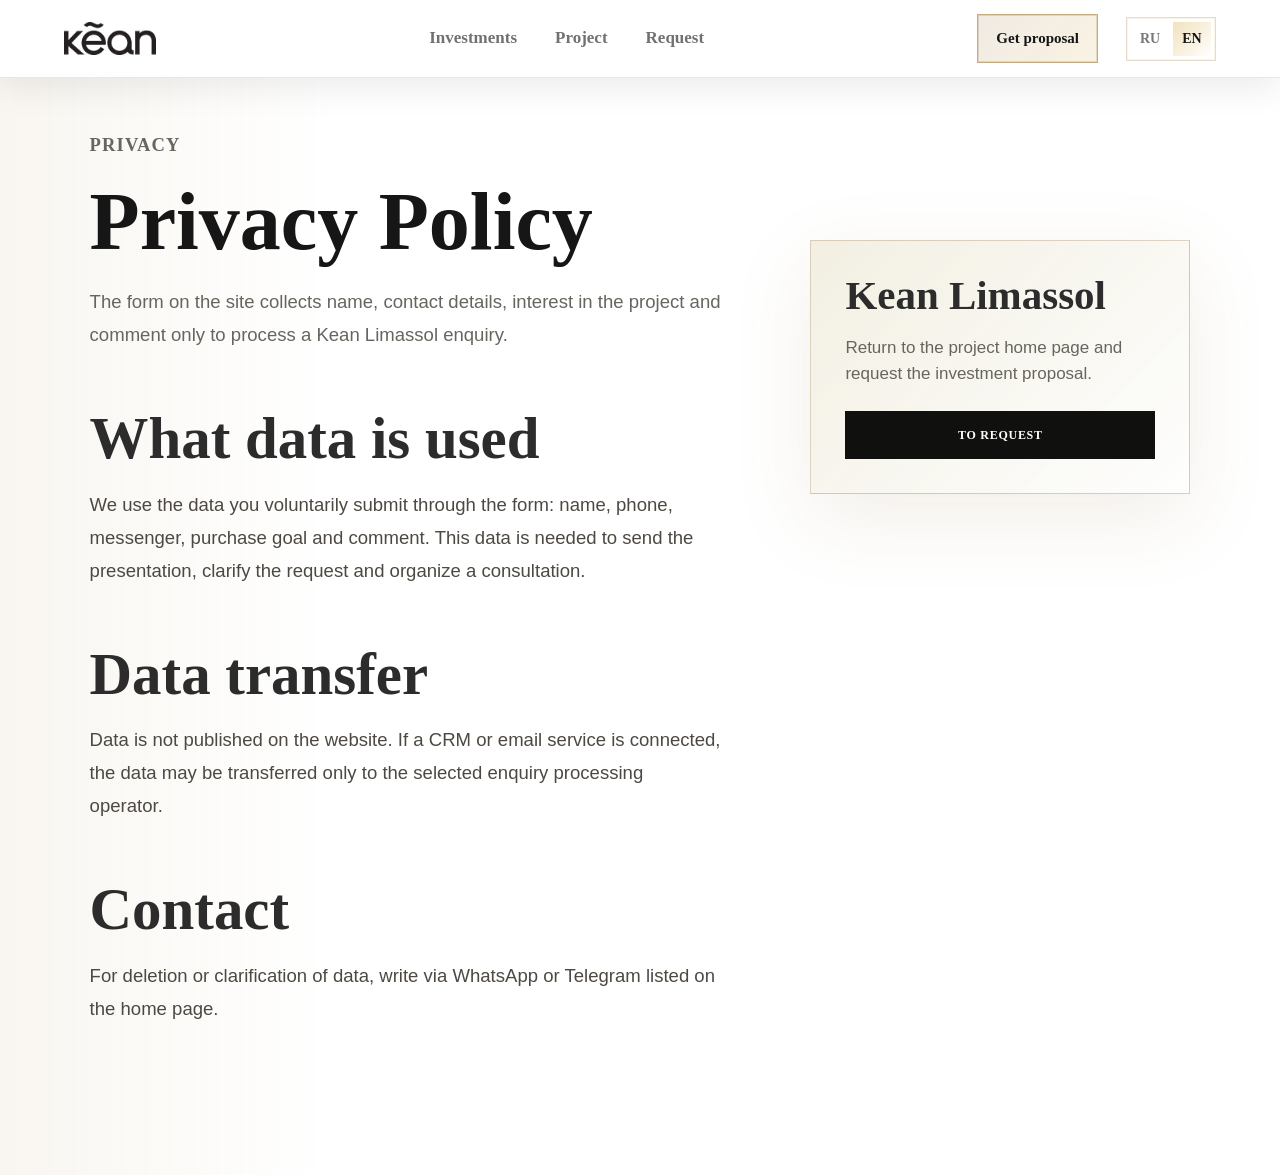
==== privacy.html @ 23189e71 "Deploy Kean landing site" ====
<!doctype html>
<html lang="ru">
  <head>
    <meta charset="utf-8">
    <meta name="viewport" content="width=device-width, initial-scale=1">
    <title>Политика конфиденциальности - Kean Limassol</title>
    <meta name="robots" content="noindex, follow">
    <link rel="stylesheet" href="styles.css">
  </head>
  <body class="article-body">
    <header class="site-header is-scrolled">
      <a class="brand" href="index.html" aria-label="Kean Limassol">
        <img src="assets/kean-logo-black.webp" alt="Kean">
      </a>
      <nav class="desktop-nav" aria-label="Основная навигация">
        <a href="index.html#investment">Инвестиции</a>
        <a href="index.html#project">Проект</a>
        <a href="index.html#lead">Заявка</a>
      </nav>
      <a class="header-cta" href="index.html#lead">Получить предложение</a>
    </header>
    <main class="article-layout">
      <article class="article-content">
        <p class="eyebrow">Конфиденциальность</p>
        <h1>Политика конфиденциальности</h1>
        <p>Форма на сайте собирает имя, контакт, интерес к объекту и комментарий только для обработки заявки по проекту Kean Limassol.</p>
        <h2>Какие данные используются</h2>
        <p>Мы используем данные, которые вы добровольно отправляете через форму: имя, телефон, мессенджер, цель покупки и комментарий. Эти данные нужны, чтобы отправить презентацию, уточнить запрос и организовать консультацию.</p>
        <h2>Передача данных</h2>
        <p>Данные не публикуются на сайте. При подключении CRM или почтового сервиса данные могут передаваться только выбранному оператору обработки заявок.</p>
        <h2>Контакт</h2>
        <p>По вопросам удаления или уточнения данных напишите через WhatsApp или Telegram, указанные на главной странице.</p>
      </article>
      <aside class="article-aside">
        <h2>Kean Limassol</h2>
        <p>Вернуться на главную страницу проекта и запросить инвестиционное предложение.</p>
        <a class="button button-dark" href="index.html#lead">К заявке</a>
      </aside>
    </main>
    <script src="script.js?v=20260518-messengers" defer></script>
  </body>
</html>
---- styles.css ----
:root {
  --bg: #f4f6f3;
  --paper: #ffffff;
  --ink: #161616;
  --muted: #68645e;
  --soft: #dce5df;
  --gold: #c7ad7e;
  --gold-dark: #9f7d4d;
  --gold-light: #eed9ab;
  --gold-soft: rgba(199, 173, 126, 0.18);
  --charcoal: #10100f;
  --line: rgba(22, 22, 22, 0.14);
  --shadow: 0 24px 80px rgba(16, 16, 15, 0.16);
  --serif: "Cormorant", Georgia, serif;
  --sans: "Inter", Arial, sans-serif;
}

* {
  box-sizing: border-box;
}

html {
  scroll-behavior: smooth;
}

body {
  margin: 0;
  background: var(--bg);
  color: var(--ink);
  font-family: var(--sans);
  line-height: 1.55;
}

body.menu-open {
  overflow: hidden;
}

img {
  display: block;
  max-width: 100%;
}

a {
  color: inherit;
  text-decoration: none;
}

button,
input,
select,
textarea {
  font: inherit;
}

.site-header {
  position: fixed;
  top: 0;
  left: 0;
  right: 0;
  z-index: 50;
  display: grid;
  grid-template-columns: auto 1fr auto auto;
  align-items: center;
  gap: 28px;
  padding: 22px clamp(18px, 5vw, 64px);
  color: var(--paper);
  transition: background 0.25s ease, color 0.25s ease, box-shadow 0.25s ease, padding 0.25s ease;
}

.site-header.is-scrolled,
.site-header.menu-active {
  background: rgba(247, 245, 241, 0.94);
  color: var(--ink);
  box-shadow: 0 10px 34px rgba(16, 16, 15, 0.08);
  backdrop-filter: blur(16px);
  padding-top: 14px;
  padding-bottom: 14px;
}

.brand img {
  width: 92px;
  height: auto;
  filter: brightness(0) invert(1);
  transition: filter 0.25s ease;
}

.site-header.is-scrolled .brand img,
.site-header.menu-active .brand img {
  filter: none;
}

.desktop-nav {
  display: flex;
  justify-content: center;
  gap: clamp(18px, 3vw, 38px);
  font-size: 13px;
  font-weight: 700;
  letter-spacing: 0.12em;
  text-transform: uppercase;
}

.desktop-nav a {
  opacity: 0.82;
}

.desktop-nav a:hover {
  opacity: 1;
}

.header-cta {
  border: 1px solid currentColor;
  padding: 12px 18px;
  font-size: 12px;
  font-weight: 800;
  letter-spacing: 0.08em;
  text-transform: uppercase;
}

.menu-button {
  display: none;
  width: 44px;
  height: 44px;
  border: 1px solid currentColor;
  background: transparent;
  color: inherit;
  cursor: pointer;
  align-items: center;
  justify-content: center;
  flex-direction: column;
  gap: 5px;
}

.menu-button span {
  width: 18px;
  height: 2px;
  background: currentColor;
}

.mobile-menu {
  position: fixed;
  inset: 0;
  z-index: 40;
  display: flex;
  flex-direction: column;
  justify-content: center;
  gap: 22px;
  padding: 96px 32px 32px;
  background: rgba(247, 245, 241, 0.98);
  transform: translateY(-100%);
  transition: transform 0.28s ease;
}

.mobile-menu.is-open {
  transform: translateY(0);
}

.mobile-menu a {
  font-family: var(--serif);
  font-size: clamp(34px, 11vw, 58px);
  line-height: 1;
}

.hero {
  position: relative;
  min-height: 94svh;
  display: flex;
  align-items: flex-end;
  overflow: hidden;
  background: var(--charcoal);
  color: var(--paper);
}

.hero-media,
.hero-overlay {
  position: absolute;
  inset: 0;
}

.hero-media img {
  width: 100%;
  height: 100%;
  object-fit: cover;
  filter: saturate(0.88) contrast(1.04);
  transform: scale(1.02);
}

.hero-overlay {
  background:
    linear-gradient(90deg, rgba(0, 0, 0, 0.68), rgba(0, 0, 0, 0.18) 56%, rgba(0, 0, 0, 0.42)),
    linear-gradient(0deg, rgba(0, 0, 0, 0.68), rgba(0, 0, 0, 0.02) 48%);
}

.hero-content {
  position: relative;
  z-index: 1;
  width: min(780px, 100%);
  padding: 0 clamp(20px, 7vw, 88px) 150px;
}

.eyebrow,
.section-label {
  margin: 0 0 18px;
  color: var(--gold);
  font-size: 12px;
  font-weight: 800;
  letter-spacing: 0.16em;
  text-transform: uppercase;
}

.hero h1 {
  margin: 0;
  font-family: var(--serif);
  font-size: clamp(68px, 14vw, 168px);
  line-height: 0.82;
  font-weight: 700;
}

.hero-lead {
  max-width: 650px;
  margin: 28px 0 0;
  font-family: var(--serif);
  font-size: clamp(27px, 4vw, 48px);
  line-height: 1.02;
}

.hero-actions,
.contact-strip {
  display: flex;
  flex-wrap: wrap;
  gap: 14px;
  margin-top: 34px;
}

.hero-microcopy {
  max-width: 560px;
  margin: 16px 0 0;
  padding-left: 16px;
  border-left: 2px solid rgba(159, 125, 77, 0.52);
  color: rgba(22, 22, 22, 0.66);
  font-size: 14px;
  line-height: 1.55;
}

.button {
  min-height: 52px;
  display: inline-flex;
  align-items: center;
  justify-content: center;
  padding: 15px 24px;
  border: 1px solid transparent;
  font-size: 12px;
  font-weight: 800;
  letter-spacing: 0.1em;
  text-transform: uppercase;
  cursor: pointer;
  transition: transform 0.2s ease, background 0.2s ease, border-color 0.2s ease;
}

.button:hover {
  transform: translateY(-2px);
}

.button-gold {
  background: var(--gold);
  color: var(--ink);
}

.button-gold:hover {
  background: #d5bb93;
}

.button-ghost {
  color: var(--paper);
  border-color: rgba(255, 255, 255, 0.72);
}

.button-dark {
  width: 100%;
  background: var(--charcoal);
  color: var(--paper);
}

.section {
  padding: clamp(72px, 11vw, 150px) clamp(20px, 6vw, 82px);
}

.intro-band {
  background: var(--paper);
}

.intro-grid,
.amenities-grid,
.articles-head {
  display: grid;
  grid-template-columns: minmax(0, 1.05fr) minmax(320px, 0.75fr);
  gap: clamp(36px, 7vw, 96px);
  align-items: start;
}

h2,
h3,
p {
  overflow-wrap: anywhere;
}

h2 {
  margin: 0;
  font-family: var(--serif);
  font-size: clamp(42px, 6.6vw, 88px);
  line-height: 1;
  font-weight: 700;
}

h3 {
  margin: 0 0 14px;
  font-size: 20px;
  line-height: 1.16;
}

.intro-copy p,
.image-story-copy p,
.lead-copy p,
.articles-head p,
.faq p,
.answer-box p {
  margin: 0 0 18px;
  color: var(--muted);
  font-size: clamp(16px, 1.7vw, 19px);
}

.image-story-copy p:not(.eyebrow) {
  margin-top: 24px;
}

.metrics {
  display: grid;
  grid-template-columns: repeat(4, minmax(0, 1fr));
  gap: 1px;
  margin-top: clamp(46px, 7vw, 88px);
  background: var(--line);
  border: 1px solid var(--line);
}

.metrics article {
  min-height: 184px;
  padding: 26px;
  background: var(--paper);
}

.metrics strong {
  display: block;
  margin-bottom: 22px;
  font-family: var(--serif);
  font-size: clamp(34px, 5vw, 58px);
  line-height: 0.92;
}

.metrics span {
  color: var(--muted);
}

.image-story {
  display: grid;
  grid-template-columns: minmax(0, 1.08fr) minmax(320px, 0.72fr);
  gap: clamp(36px, 6vw, 80px);
  align-items: center;
}

.image-story-media img,
.feature-image img {
  width: 100%;
  height: 100%;
  object-fit: cover;
}

.image-story-media {
  min-height: clamp(430px, 62vw, 760px);
  box-shadow: var(--shadow);
}

.text-link {
  display: inline-flex;
  margin-top: 22px;
  border-bottom: 1px solid var(--gold-dark);
  color: var(--gold-dark);
  font-weight: 800;
}

.split-section {
  display: grid;
  grid-template-columns: minmax(0, 0.7fr) minmax(0, 1fr);
  gap: clamp(38px, 8vw, 110px);
  background: var(--charcoal);
  color: var(--paper);
}

.split-section .eyebrow,
.split-section .section-label {
  color: var(--gold);
}

.location-cards {
  display: grid;
  gap: 20px;
}

.location-cards article {
  border-top: 1px solid rgba(255, 255, 255, 0.18);
  padding-top: 20px;
}

.location-cards p {
  margin: 0;
  color: rgba(255, 255, 255, 0.72);
}

.gallery-section {
  display: grid;
  grid-template-columns: minmax(260px, 0.68fr) minmax(320px, 1fr);
  gap: clamp(20px, 4vw, 42px);
  align-items: end;
  background: var(--paper);
}

.feature-image {
  margin: 0;
}

.feature-image img {
  aspect-ratio: 16 / 10;
}

.feature-image.tall img {
  aspect-ratio: 4 / 5;
}

figcaption {
  margin-top: 12px;
  color: var(--muted);
  font-size: 14px;
}

.amenities {
  background: var(--bg);
}

.amenities ul {
  columns: 2;
  gap: 34px;
  margin: 0;
  padding: 0;
  list-style: none;
}

.amenities li {
  break-inside: avoid;
  margin-bottom: 18px;
  padding-bottom: 18px;
  border-bottom: 1px solid var(--line);
  font-size: clamp(18px, 2vw, 24px);
  font-weight: 700;
}

.investment-thesis {
  background: url("assets/kean-mixed-use.jpg") center / cover fixed;
  padding-top: clamp(100px, 16vw, 220px);
  padding-bottom: clamp(100px, 16vw, 220px);
}

.thesis-card {
  width: min(760px, 100%);
  margin-left: auto;
  padding: clamp(28px, 5vw, 58px);
  background: rgba(255, 255, 255, 0.93);
  box-shadow: var(--shadow);
}

.thesis-list {
  margin-top: 34px;
}

.thesis-list p {
  margin: 0;
  padding: 20px 0;
  border-top: 1px solid var(--line);
  color: var(--muted);
}

.ai-search {
  background: var(--charcoal);
  color: var(--paper);
}

.answer-box {
  margin-top: 34px;
  max-width: 1000px;
  padding: clamp(24px, 4vw, 44px);
  border: 1px solid rgba(197, 168, 128, 0.42);
  background: rgba(255, 255, 255, 0.06);
}

.answer-box p {
  color: rgba(255, 255, 255, 0.78);
}

.comparison-grid,
.article-grid {
  display: grid;
  grid-template-columns: repeat(3, minmax(0, 1fr));
  gap: 18px;
  margin-top: 26px;
}

.comparison-grid article {
  padding: 24px;
  border: 1px solid rgba(255, 255, 255, 0.14);
}

.comparison-grid p {
  margin: 0;
  color: rgba(255, 255, 255, 0.68);
}

.lead-section {
  display: grid;
  grid-template-columns: minmax(0, 0.92fr) minmax(340px, 0.72fr);
  gap: clamp(36px, 8vw, 110px);
  align-items: start;
  background: var(--paper);
}

.contact-strip a {
  display: inline-flex;
  border: 1px solid var(--line);
  padding: 12px 16px;
  color: var(--gold-dark);
  font-weight: 800;
}

.lead-form {
  display: grid;
  gap: 18px;
  padding: clamp(24px, 4vw, 44px);
  background: var(--bg);
  border: 1px solid var(--line);
}

.lead-form label {
  display: grid;
  gap: 8px;
  color: var(--muted);
  font-size: 13px;
  font-weight: 800;
  letter-spacing: 0.06em;
  text-transform: uppercase;
}

.lead-form input,
.lead-form select,
.lead-form textarea {
  width: 100%;
  border: 0;
  border-bottom: 1px solid rgba(22, 22, 22, 0.32);
  border-radius: 0;
  background: transparent;
  color: var(--ink);
  padding: 14px 0;
  outline: none;
  text-transform: none;
}

.lead-form input:focus,
.lead-form select:focus,
.lead-form textarea:focus {
  border-color: var(--gold-dark);
}

.form-note,
.form-status {
  margin: 0;
  color: var(--muted);
  font-size: 13px;
}

.form-note a {
  color: var(--gold-dark);
  text-decoration: underline;
}

.form-status a {
  color: var(--gold-dark);
  font-weight: 800;
  text-decoration: underline;
}

.articles {
  background: var(--bg);
}

.article-card {
  min-height: 260px;
  display: flex;
  flex-direction: column;
  justify-content: space-between;
  padding: 24px;
  background: var(--paper);
  border: 1px solid var(--line);
  transition: transform 0.2s ease, box-shadow 0.2s ease;
}

.article-card:hover {
  transform: translateY(-4px);
  box-shadow: 0 20px 56px rgba(16, 16, 15, 0.12);
}

.article-card span {
  color: var(--gold-dark);
  font-size: 12px;
  font-weight: 800;
  letter-spacing: 0.12em;
  text-transform: uppercase;
}

.article-card h3 {
  font-family: var(--serif);
  font-size: clamp(28px, 3.4vw, 42px);
  line-height: 0.98;
}

.faq {
  background: var(--paper);
}

.faq details {
  border-top: 1px solid var(--line);
  padding: 24px 0;
}

.faq details:last-child {
  border-bottom: 1px solid var(--line);
}

.faq summary {
  cursor: pointer;
  font-family: var(--serif);
  font-size: clamp(28px, 4vw, 48px);
  line-height: 1;
}

.map-section {
  display: grid;
  grid-template-columns: minmax(320px, 0.52fr) minmax(0, 1fr);
  gap: clamp(28px, 5vw, 64px);
  align-items: stretch;
  background:
    linear-gradient(135deg, rgba(199, 173, 126, 0.12), rgba(255, 255, 255, 0.9)),
    var(--paper);
}

.map-copy {
  align-self: center;
}

.map-copy h2 {
  max-width: 620px;
  color: #2c2c2c;
  font-size: clamp(42px, 4.8vw, 70px);
  line-height: 1.04;
}

.map-copy p:not(.eyebrow) {
  margin: 24px 0 0;
  color: var(--muted);
  font-size: 18px;
}

.map-points {
  display: flex;
  flex-wrap: wrap;
  gap: 10px;
  margin: 26px 0 30px;
}

.map-points span {
  border: 1px solid rgba(159, 125, 77, 0.34);
  padding: 9px 12px;
  color: var(--gold-dark);
  font-family: var(--serif);
  font-size: 17px;
  font-weight: 700;
}

.map-frame {
  min-height: clamp(420px, 44vw, 680px);
  border: 1px solid rgba(159, 125, 77, 0.32);
  box-shadow: 0 24px 80px rgba(16, 16, 15, 0.12);
  overflow: hidden;
  background: var(--bg);
}

.map-frame iframe {
  width: 100%;
  height: 100%;
  min-height: inherit;
  display: block;
  border: 0;
  filter: saturate(0.88) contrast(0.98);
}

.site-footer {
  display: grid;
  grid-template-columns: 1fr auto;
  gap: 32px;
  align-items: end;
  padding: 54px clamp(20px, 6vw, 82px);
  background: var(--charcoal);
  color: var(--paper);
}

.site-footer img {
  width: 96px;
  margin-bottom: 20px;
}

.site-footer p {
  max-width: 360px;
  margin: 0;
  color: rgba(255, 255, 255, 0.68);
}

.footer-links {
  display: flex;
  flex-wrap: wrap;
  gap: 18px;
  justify-content: flex-end;
}

.footer-links a {
  color: rgba(255, 255, 255, 0.7);
}

.article-body {
  background: var(--paper);
}

.article-hero {
  padding: 150px clamp(20px, 7vw, 92px) 70px;
  background: var(--charcoal);
  color: var(--paper);
}

.article-hero h1 {
  max-width: 1040px;
  margin: 0;
  font-family: var(--serif);
  font-size: clamp(48px, 8vw, 106px);
  line-height: 0.92;
}

.article-hero p {
  max-width: 760px;
  margin: 26px 0 0;
  color: rgba(255, 255, 255, 0.72);
  font-size: clamp(18px, 2vw, 22px);
}

.article-layout {
  display: grid;
  grid-template-columns: minmax(0, 760px) minmax(260px, 340px);
  gap: clamp(34px, 7vw, 90px);
  padding: clamp(58px, 9vw, 120px) clamp(20px, 7vw, 92px);
}

.article-content h2 {
  margin: 46px 0 18px;
  font-size: clamp(36px, 5vw, 62px);
}

.article-content h1 {
  margin: 0 0 24px;
  font-family: var(--serif);
  font-size: clamp(44px, 7vw, 82px);
  line-height: 0.95;
}

.article-content p,
.article-content li {
  color: var(--muted);
  font-size: 18px;
}

.article-content a {
  color: var(--gold-dark);
  font-weight: 800;
  text-decoration: underline;
}

.article-aside {
  position: sticky;
  top: 110px;
  align-self: start;
  padding: 24px;
  border: 1px solid var(--line);
  background: var(--bg);
}

.article-aside h2 {
  font-size: 34px;
}

.article-aside .button {
  width: 100%;
  margin-top: 18px;
}

@media (max-width: 1100px) {
  .desktop-nav {
    display: none;
  }

  .site-header {
    grid-template-columns: auto 1fr auto;
  }

  .header-cta {
    justify-self: end;
  }

  .menu-button {
    display: inline-flex;
  }

  .metrics,
  .comparison-grid,
  .article-grid {
    grid-template-columns: repeat(2, minmax(0, 1fr));
  }
}

@media (max-width: 820px) {
  .site-header {
    gap: 14px;
  }

  .brand img {
    width: 78px;
  }

  .header-cta {
    display: none;
  }

  .hero {
    min-height: 92svh;
  }

  .hero-content {
    padding: 0 20px 128px;
  }

  .intro-grid,
  .amenities-grid,
  .image-story,
  .split-section,
  .gallery-section,
  .lead-section,
  .site-footer,
  .article-layout {
    grid-template-columns: 1fr;
  }

  .metrics,
  .comparison-grid,
  .article-grid {
    grid-template-columns: 1fr;
  }

  .image-story-media {
    min-height: 380px;
  }

  .amenities ul {
    columns: 1;
  }

  .investment-thesis {
    background-attachment: scroll;
  }

  .footer-links {
    justify-content: flex-start;
  }

  .article-hero {
    padding-top: 126px;
  }

  .article-aside {
    position: static;
  }
}

@media (max-width: 520px) {
  .button {
    width: 100%;
  }

  .hero-actions,
  .contact-strip {
    width: 100%;
  }

  .metrics article {
    min-height: 150px;
  }

  .feature-image img,
  .feature-image.tall img {
    aspect-ratio: 4 / 5;
  }
}

/* Eden Bay inspired pass */
body.modal-open {
  overflow: hidden;
}

.site-header {
  color: var(--ink);
}

.site-header.is-scrolled,
.site-header.menu-active {
  background: rgba(255, 255, 255, 0.94);
}

.brand img {
  filter: none;
}

.desktop-nav {
  display: none;
  font-family: var(--serif);
  font-size: 17px;
  font-weight: 600;
  letter-spacing: 0;
  text-transform: none;
}

.header-cta {
  justify-self: end;
  width: max-content;
  border-color: var(--gold);
  color: var(--ink);
  font-family: var(--serif);
  font-size: 15px;
  font-weight: 700;
  letter-spacing: 0;
  text-transform: none;
}

.menu-button {
  display: inline-flex;
  border: 0;
  color: var(--gold-dark);
}

.hero {
  min-height: 880px;
  display: grid;
  grid-template-columns: minmax(0, 0.95fr) minmax(360px, 1.05fr);
  align-items: start;
  padding: 132px clamp(20px, 6.4vw, 94px) 56px;
  background:
    linear-gradient(90deg, rgba(197, 168, 128, 0.26) 0 3px, transparent 3px) top left / 100% 3px no-repeat,
    var(--paper);
  color: var(--ink);
}

.hero-content {
  grid-column: 1;
  grid-row: 1;
  width: min(560px, 100%);
  padding: 140px 0 0;
}

.hero-figure {
  grid-column: 2;
  grid-row: 1;
}

.hero h1 {
  color: #2c2c2c;
  font-size: clamp(52px, 5.4vw, 80px);
  line-height: 0.98;
  letter-spacing: 0;
}

.hero-lead {
  max-width: 570px;
  color: var(--ink);
  font-size: clamp(22px, 2.2vw, 31px);
  line-height: 1.12;
}

.hero-actions {
  margin-top: 34px;
}

.button {
  min-height: 50px;
  font-family: var(--serif);
  font-size: 15px;
  font-weight: 700;
  letter-spacing: 0;
  text-transform: uppercase;
}

.button-gold {
  min-width: 250px;
  background: var(--gold);
}

.button-ghost {
  color: var(--ink);
  border-color: rgba(22, 22, 22, 0.42);
}

.hero-figure {
  position: relative;
  min-height: 680px;
}

.hero-main-render {
  position: absolute;
  top: 48px;
  right: 0;
  width: min(680px, 82%);
  height: 440px;
  object-fit: cover;
  box-shadow: 0 28px 80px rgba(16, 16, 15, 0.14);
}

.hero-secondary-render {
  position: absolute;
  left: 0;
  bottom: 0;
  width: min(520px, 64%);
  height: 360px;
  object-fit: cover;
  box-shadow: 0 22px 58px rgba(16, 16, 15, 0.12);
}

.hero-stat-card {
  position: absolute;
  right: 0;
  bottom: 0;
  width: clamp(236px, 34%, 260px);
  display: grid;
  align-content: center;
  gap: 14px;
  padding: 30px 34px;
  background: rgba(255, 255, 255, 0.92);
  border: 1px solid var(--soft);
  box-shadow: 0 20px 60px rgba(16, 16, 15, 0.1);
}

.hero-stat-card strong {
  font-family: var(--serif);
  font-size: clamp(27px, 2.1vw, 32px);
  line-height: 1.08;
  letter-spacing: 0;
}

.hero-stat-card span {
  color: var(--muted);
  font-size: 13px;
}

.intro-band {
  padding-top: clamp(72px, 9vw, 132px);
  background: var(--paper);
}

.section-label,
.eyebrow {
  color: var(--gold-dark);
  font-family: var(--serif);
  font-size: 14px;
  font-weight: 700;
  letter-spacing: 0.06em;
}

.intro-grid {
  grid-template-columns: minmax(0, 0.78fr) minmax(320px, 0.72fr);
}

.intro-grid h2,
.choice-copy h2,
.benefits-strip h2,
.developer-section h2,
.apartment-selection h2 {
  color: #2c2c2c;
  font-size: clamp(42px, 4.5vw, 66px);
  line-height: 1.08;
}

.metrics {
  margin-top: clamp(50px, 8vw, 104px);
  border: 0;
  background: transparent;
  gap: clamp(18px, 3vw, 34px);
}

.metrics article {
  min-height: 210px;
  display: grid;
  align-content: center;
  border-top: 1px solid var(--line);
  border-bottom: 1px solid var(--line);
  background: transparent;
  padding: 30px 8px;
}

.metrics strong {
  color: var(--gold-dark);
  font-size: clamp(54px, 7vw, 92px);
  text-align: center;
}

.metrics span {
  max-width: 220px;
  margin: 0 auto;
  text-align: center;
}

.eden-choice {
  display: grid;
  grid-template-columns: minmax(320px, 0.92fr) minmax(0, 0.78fr);
  gap: clamp(42px, 8vw, 110px);
  align-items: center;
  background: var(--bg);
}

.choice-media img {
  width: 100%;
  min-height: 560px;
  object-fit: cover;
  box-shadow: var(--shadow);
}

.choice-points {
  display: grid;
  gap: 18px;
  margin: 30px 0;
}

.choice-points p {
  margin: 0;
  padding-left: 22px;
  border-left: 2px solid var(--gold);
  color: var(--muted);
  font-size: 18px;
}

.benefits-strip {
  background: var(--paper);
}

.benefit-grid,
.selection-grid {
  display: grid;
  grid-template-columns: repeat(3, minmax(0, 1fr));
  gap: 1px;
  margin-top: 42px;
  background: var(--line);
  border: 1px solid var(--line);
}

.benefit-grid article,
.selection-grid article {
  min-height: 260px;
  padding: 30px;
  background: var(--paper);
}

.benefit-grid p,
.selection-grid p,
.developer-copy p {
  color: var(--muted);
  font-size: 18px;
}

.image-story {
  background: var(--bg);
}

.image-story-copy h2 {
  max-width: 680px;
  font-size: clamp(40px, 4.8vw, 76px);
  line-height: 1.08;
}

.split-section {
  background: var(--paper);
  color: var(--ink);
}

.split-section .location-cards p {
  color: var(--muted);
}

.split-section .location-cards article {
  border-top-color: var(--line);
}

.heritage-story {
  display: grid;
  grid-template-columns: minmax(280px, 0.72fr) minmax(0, 0.9fr);
  gap: clamp(34px, 7vw, 96px);
  align-items: center;
  background:
    linear-gradient(135deg, rgba(199, 173, 126, 0.18), rgba(255, 255, 255, 0.86) 48%),
    var(--paper);
}

.heritage-media img {
  width: 100%;
  min-height: clamp(420px, 54vw, 720px);
  object-fit: cover;
  box-shadow: var(--shadow);
}

.heritage-copy h2 {
  color: #2c2c2c;
  font-size: clamp(42px, 5vw, 76px);
  line-height: 1.05;
}

.heritage-copy p:not(.eyebrow) {
  margin: 24px 0 0;
  color: var(--muted);
  font-size: 18px;
}

.heritage-facts {
  display: grid;
  grid-template-columns: repeat(3, minmax(0, 1fr));
  gap: 1px;
  margin-top: 32px;
  border: 1px solid rgba(159, 125, 77, 0.28);
  background: rgba(159, 125, 77, 0.22);
}

.heritage-facts article {
  min-height: 150px;
  padding: 22px;
  background: rgba(255, 255, 255, 0.8);
}

.heritage-facts strong {
  display: block;
  margin-bottom: 16px;
  color: var(--gold-dark);
  font-family: var(--serif);
  font-size: clamp(30px, 3.4vw, 48px);
  line-height: 1;
}

.heritage-facts span {
  color: var(--muted);
}

.developer-section {
  display: grid;
  grid-template-columns: minmax(0, 0.78fr) minmax(320px, 0.72fr);
  gap: clamp(42px, 8vw, 110px);
  background: var(--bg);
}

.gallery-section {
  align-items: center;
}

.amenities {
  background: var(--paper);
}

.apartment-selection {
  background: var(--bg);
}

.selection-grid span {
  display: block;
  margin-bottom: 56px;
  color: var(--gold-dark);
  font-family: var(--serif);
  font-size: 48px;
  line-height: 1;
}

.investment-thesis {
  background-image:
    linear-gradient(90deg, rgba(0, 0, 0, 0.12), rgba(0, 0, 0, 0.48)),
    url("assets/kean-sea-balconies.webp");
}

.lead-section {
  background: var(--paper);
}

.modal {
  position: fixed;
  inset: 0;
  z-index: 100;
  display: grid;
  place-items: center;
  padding: 24px;
  opacity: 0;
  pointer-events: none;
  transition: opacity 0.2s ease;
}

.modal.is-open {
  opacity: 1;
  pointer-events: auto;
}

.modal-backdrop {
  position: absolute;
  inset: 0;
  background: rgba(16, 16, 15, 0.58);
  backdrop-filter: blur(10px);
}

.modal-dialog {
  position: relative;
  width: min(620px, 100%);
  max-height: calc(100svh - 48px);
  overflow: auto;
  padding: clamp(28px, 5vw, 52px);
  background: var(--paper);
  box-shadow: 0 30px 120px rgba(0, 0, 0, 0.28);
}

.modal-dialog h2 {
  font-size: clamp(36px, 5vw, 58px);
}

.modal-form {
  margin-top: 28px;
  padding: 0;
  border: 0;
  background: transparent;
}

.modal-close {
  position: absolute;
  top: 16px;
  right: 16px;
  width: 38px;
  height: 38px;
  border: 1px solid var(--line);
  background:
    linear-gradient(45deg, transparent 47%, var(--ink) 48%, var(--ink) 52%, transparent 53%),
    linear-gradient(-45deg, transparent 47%, var(--ink) 48%, var(--ink) 52%, transparent 53%);
  cursor: pointer;
}

@media (max-width: 1100px) {
  .desktop-nav {
    display: none;
  }

  .menu-button {
    display: inline-flex;
  }

  .hero {
    grid-template-columns: 1fr;
    min-height: auto;
    padding-top: 112px;
    padding-bottom: 48px;
  }

  .hero-content {
    order: 2;
    grid-column: 1;
    grid-row: auto;
    padding-top: 34px;
  }

  .hero-figure {
    order: 1;
    grid-column: 1;
    grid-row: auto;
    min-height: 560px;
  }

  .metrics,
  .benefit-grid,
  .selection-grid {
    grid-template-columns: repeat(2, minmax(0, 1fr));
  }
}

@media (max-width: 820px) {
  .site-header {
    padding: 18px 20px;
  }

  .mobile-menu a {
    font-size: clamp(36px, 10vw, 54px);
  }

  .hero {
    padding: 96px 20px 42px;
  }

  .hero-figure {
    min-height: 430px;
    margin-bottom: 44px;
  }

  .hero-main-render {
    top: 0;
    width: 86%;
    height: 300px;
  }

  .hero-secondary-render {
    width: 60%;
    height: 220px;
  }

  .hero-stat-card {
    right: 0;
    bottom: -32px;
    width: min(240px, 58vw);
    padding: 22px 26px;
  }

  .hero h1 {
    font-size: clamp(42px, 13vw, 64px);
  }

  .hero-lead {
    font-size: 23px;
  }

  .intro-grid,
  .eden-choice,
  .developer-section,
  .heritage-story {
    grid-template-columns: 1fr;
  }

  .choice-media img {
    min-height: 360px;
  }

  .metrics,
  .benefit-grid,
  .selection-grid {
    grid-template-columns: 1fr;
  }

  .benefit-grid article,
  .selection-grid article {
    min-height: 210px;
  }

  .heritage-facts {
    grid-template-columns: 1fr;
  }
}

@media (max-width: 520px) {
  .hero {
    padding-bottom: 32px;
  }

  .hero-figure {
    min-height: 360px;
    margin-bottom: 42px;
  }

  .hero-main-render {
    width: 100%;
    height: 250px;
  }

  .hero-secondary-render {
    width: 58%;
    height: 175px;
  }

  .hero-stat-card {
    width: min(218px, 66vw);
    bottom: -34px;
    padding: 20px 24px;
  }

  .modal {
    padding: 14px;
  }
}

/* Top Estate and gold accent pass */
.site-header.is-scrolled,
.site-header.menu-active {
  border-bottom: 1px solid rgba(159, 125, 77, 0.18);
}

.header-cta {
  background:
    linear-gradient(135deg, rgba(159, 125, 77, 0.16), rgba(238, 217, 171, 0.32));
  box-shadow: inset 0 0 0 1px rgba(159, 125, 77, 0.24);
}

.menu-button span {
  background: var(--gold-dark);
}

.hero {
  background:
    linear-gradient(90deg, rgba(159, 125, 77, 0.58) 0 3px, transparent 3px) top left / 100% 3px no-repeat,
    radial-gradient(circle at 78% 12%, rgba(238, 217, 171, 0.32), transparent 30%),
    linear-gradient(180deg, rgba(199, 173, 126, 0.06), rgba(255, 255, 255, 0) 38%),
    var(--paper);
}

.button-gold,
.contact-strip a,
.agency-contacts a {
  background: linear-gradient(135deg, var(--gold-dark), var(--gold-light) 56%, var(--gold-dark));
  border-color: transparent;
  color: #16110a;
  box-shadow: 0 14px 34px rgba(159, 125, 77, 0.18);
}

.button-gold:hover,
.contact-strip a:hover,
.agency-contacts a:hover {
  transform: translateY(-2px);
  box-shadow: 0 18px 44px rgba(159, 125, 77, 0.24);
}

.button-ghost {
  border-color: rgba(159, 125, 77, 0.5);
}

.hero-main-render,
.hero-secondary-render {
  outline: 1px solid rgba(199, 173, 126, 0.32);
  outline-offset: -10px;
}

.hero-stat-card {
  border-color: rgba(159, 125, 77, 0.36);
  box-shadow: 0 22px 68px rgba(159, 125, 77, 0.16);
}

.agency-stamp {
  display: flex;
  align-items: center;
  gap: 14px;
  margin-top: 28px;
  color: var(--gold-dark);
  font-size: 12px;
  font-weight: 800;
  letter-spacing: 0.08em;
  text-transform: uppercase;
}

.agency-stamp img {
  width: 132px;
  max-height: 58px;
  object-fit: contain;
}

.metrics article,
.benefit-grid article,
.selection-grid article {
  border-top-color: rgba(159, 125, 77, 0.34);
}

.agency-section {
  padding-top: clamp(70px, 10vw, 128px);
  padding-bottom: clamp(70px, 10vw, 128px);
  background:
    linear-gradient(135deg, rgba(199, 173, 126, 0.16), rgba(255, 255, 255, 0.88) 52%),
    var(--bg);
}

.agency-card {
  display: grid;
  grid-template-columns: minmax(260px, 0.32fr) minmax(0, 1fr) minmax(230px, 0.3fr);
  gap: clamp(28px, 4vw, 56px);
  align-items: stretch;
  border: 1px solid rgba(159, 125, 77, 0.42);
  background: rgba(255, 255, 255, 0.88);
  padding: clamp(24px, 4vw, 46px);
  box-shadow: 0 24px 80px rgba(159, 125, 77, 0.12);
}

.agency-profile {
  position: relative;
  display: grid;
  align-self: stretch;
}

.agency-portrait {
  position: relative;
  min-height: 430px;
  margin: 0;
  overflow: hidden;
  border: 1px solid rgba(159, 125, 77, 0.38);
  background: #f6f0e5;
  box-shadow: 0 20px 56px rgba(159, 125, 77, 0.18);
}

.agency-portrait::before {
  content: "";
  position: absolute;
  inset: 12px;
  z-index: 1;
  border: 1px solid rgba(238, 217, 171, 0.58);
  pointer-events: none;
}

.agency-portrait img {
  width: 100%;
  height: 100%;
  min-height: 430px;
  object-fit: cover;
  object-position: 50% 34%;
  filter: saturate(0.98) contrast(1.02);
}

.agency-portrait figcaption {
  position: absolute;
  left: 20px;
  right: 20px;
  bottom: 20px;
  z-index: 2;
  display: grid;
  gap: 4px;
  padding: 13px 15px;
  border: 1px solid rgba(238, 217, 171, 0.56);
  background: rgba(255, 255, 255, 0.9);
  backdrop-filter: blur(14px);
}

.agency-portrait figcaption span {
  color: var(--gold-dark);
  font-size: 12px;
  font-weight: 800;
  letter-spacing: 0.04em;
}

.agency-portrait figcaption strong {
  color: #2c2c2c;
  font-family: var(--serif);
  font-size: clamp(20px, 1.8vw, 26px);
  line-height: 1.02;
}

.agency-copy {
  align-self: center;
  max-width: 720px;
}

.agency-copy h2 {
  margin: 0;
  color: #2c2c2c;
  font-family: var(--serif);
  font-size: clamp(34px, 4.5vw, 58px);
  line-height: 1.02;
}

.agency-copy p:not(.eyebrow) {
  margin: 22px 0 0;
  color: var(--muted);
  font-size: 18px;
}

.agency-contacts {
  align-self: center;
  display: grid;
  gap: 12px;
  padding: 24px;
  border: 1px solid rgba(159, 125, 77, 0.3);
  background:
    linear-gradient(135deg, rgba(238, 217, 171, 0.18), rgba(255, 255, 255, 0.92)),
    rgba(255, 255, 255, 0.82);
}

.agency-contacts-label {
  margin-bottom: 6px;
  color: #2c2c2c;
  font-family: var(--serif);
  font-size: clamp(25px, 2.4vw, 34px);
  font-weight: 700;
  line-height: 1;
}

.agency-contacts a {
  min-height: 50px;
  display: flex;
  align-items: center;
  justify-content: space-between;
  padding: 12px 16px;
  font-family: var(--serif);
  font-size: 18px;
  font-weight: 700;
}

.agency-contacts a::after {
  content: ">";
  color: var(--gold-dark);
  font-family: var(--sans);
  font-size: 14px;
  transform: translateY(1px);
}

.contact-strip a,
.agency-contacts a {
  border: 1px solid rgba(159, 125, 77, 0.38);
  background:
    linear-gradient(135deg, rgba(238, 217, 171, 0.34), rgba(255, 255, 255, 0.86));
  color: #2b2418;
  box-shadow: 0 10px 28px rgba(159, 125, 77, 0.08);
  font-weight: 700;
}

.contact-strip a:hover,
.agency-contacts a:hover {
  border-color: rgba(159, 125, 77, 0.58);
  background:
    linear-gradient(135deg, rgba(238, 217, 171, 0.48), rgba(255, 255, 255, 0.96));
  box-shadow: 0 14px 34px rgba(159, 125, 77, 0.13);
}

.lead-form,
.modal-dialog {
  border-color: rgba(159, 125, 77, 0.28);
}

.site-footer {
  grid-template-columns: 1fr auto;
  border-top: 3px solid var(--gold-dark);
}

.footer-agency {
  max-width: 260px;
  color: rgba(255, 255, 255, 0.82);
}

.site-footer .footer-agency img {
  width: 154px;
  margin-bottom: 14px;
  padding: 12px;
  background: rgba(255, 255, 255, 0.96);
}

.footer-agency p {
  margin-bottom: 6px;
}

.footer-agency a,
.footer-links a:hover {
  color: var(--gold-light);
}

@media (max-width: 900px) {
  .agency-card,
  .site-footer {
    grid-template-columns: 1fr;
  }

  .agency-profile {
    max-width: 420px;
  }

  .footer-links {
    justify-content: flex-start;
  }
}

@media (max-width: 520px) {
  .agency-stamp {
    align-items: flex-start;
    flex-direction: column;
  }

  .agency-stamp img {
    width: 150px;
  }

  .agency-card {
    padding: 22px;
  }

  .agency-profile {
    max-width: none;
  }

  .agency-portrait,
  .agency-portrait img {
    min-height: 390px;
  }

  .agency-portrait figcaption {
    left: 14px;
    right: 14px;
    bottom: 14px;
  }

  .agency-contacts {
    padding: 18px;
  }
}

/* Editorial expansion: video, Cyprus strategy and journeys */
@media (min-width: 1180px) {
  .site-header {
    grid-template-columns: auto 1fr auto;
  }

  .desktop-nav {
    display: flex;
  }

  .menu-button {
    display: none;
  }
}

.desktop-nav a {
  color: rgba(22, 22, 22, 0.74);
}

.desktop-nav a:hover {
  color: var(--gold-dark);
}

.video-showcase {
  display: grid;
  grid-template-columns: minmax(280px, 0.58fr) minmax(0, 1fr);
  gap: clamp(34px, 6vw, 82px);
  align-items: end;
  background:
    linear-gradient(180deg, rgba(199, 173, 126, 0.14), rgba(255, 255, 255, 0) 45%),
    var(--paper);
}

.video-intro {
  position: sticky;
  top: 110px;
  align-self: start;
}

.video-intro p:not(.eyebrow) {
  margin: 24px 0 0;
  color: var(--muted);
  font-size: 18px;
}

.video-grid {
  display: grid;
  grid-template-columns: minmax(0, 1fr) minmax(220px, 0.58fr);
  gap: clamp(18px, 3vw, 34px);
  align-items: end;
}

.video-frame {
  margin: 0;
}

.video-frame video {
  width: 100%;
  display: block;
  aspect-ratio: 9 / 14;
  object-fit: cover;
  background: #090807;
  border: 1px solid rgba(159, 125, 77, 0.42);
  box-shadow: 0 24px 74px rgba(16, 16, 15, 0.18);
}

.video-frame-large video {
  aspect-ratio: 16 / 10;
}

.video-frame figcaption {
  display: flex;
  align-items: baseline;
  gap: 12px;
  margin-top: 16px;
  color: var(--ink);
  font-family: var(--serif);
  font-size: 22px;
}

.video-frame figcaption span {
  color: var(--gold-dark);
  font-size: 14px;
  font-weight: 800;
}

.cyprus-strategy {
  background:
    linear-gradient(135deg, rgba(16, 16, 15, 0.95), rgba(16, 16, 15, 0.84)),
    url("assets/kean-dasoudi-lifestyle.jpg") center / cover;
  color: var(--paper);
}

.strategy-head {
  display: grid;
  grid-template-columns: minmax(0, 0.86fr) minmax(320px, 0.64fr);
  gap: clamp(30px, 6vw, 74px);
  align-items: start;
}

.strategy-head p:not(.eyebrow),
.strategy-grid p,
.strategy-note {
  color: rgba(255, 255, 255, 0.72);
}

.strategy-head p:not(.eyebrow) {
  margin: 0;
  font-size: 18px;
}

.strategy-grid {
  display: grid;
  grid-template-columns: repeat(4, minmax(0, 1fr));
  gap: 1px;
  margin-top: clamp(44px, 7vw, 86px);
  border: 1px solid rgba(199, 173, 126, 0.34);
  background: rgba(199, 173, 126, 0.28);
}

.strategy-grid article {
  min-height: 340px;
  padding: clamp(22px, 3vw, 32px);
  background: rgba(16, 16, 15, 0.74);
  backdrop-filter: blur(10px);
}

.strategy-grid span {
  display: inline-flex;
  margin-bottom: 28px;
  color: var(--gold-light);
  font-family: var(--serif);
  font-size: 30px;
  line-height: 1;
}

.strategy-grid h3 {
  color: var(--paper);
  font-family: var(--serif);
  font-size: clamp(28px, 2.6vw, 38px);
  line-height: 1.02;
}

.strategy-grid p {
  margin: 18px 0 0;
}

.strategy-note {
  max-width: 920px;
  margin: 26px 0 0;
  font-size: 13px;
}

.agency-steps {
  display: grid;
  gap: 10px;
  margin: 22px 0 0;
  padding: 0;
  list-style: none;
}

.agency-steps li {
  padding-left: 18px;
  border-left: 2px solid var(--gold-dark);
  color: var(--muted);
}

.buyer-scenarios {
  background:
    linear-gradient(90deg, rgba(199, 173, 126, 0.14), rgba(255, 255, 255, 0) 38%),
    var(--paper);
}

.scenarios-layout {
  display: grid;
  grid-template-columns: 1fr;
  gap: clamp(34px, 5vw, 58px);
  align-items: start;
}

.scenarios-head {
  display: grid;
  grid-template-columns: minmax(0, 0.95fr) minmax(280px, 0.42fr);
  gap: clamp(28px, 5vw, 72px);
  align-items: end;
}

.scenarios-head h2 {
  max-width: 980px;
  color: #2c2c2c;
  font-size: clamp(42px, 5.8vw, 82px);
  line-height: 0.98;
}

.scenarios-head p {
  margin: 0 0 8px;
  color: var(--muted);
  font-size: clamp(17px, 1.6vw, 21px);
  line-height: 1.55;
}

.scenario-list {
  display: grid;
  grid-template-columns: repeat(2, minmax(0, 1fr));
  gap: 1px;
  min-width: 0;
  border: 1px solid rgba(159, 125, 77, 0.32);
  background: rgba(159, 125, 77, 0.22);
}

.scenario-list article {
  display: grid;
  grid-template-columns: minmax(170px, 0.42fr) minmax(0, 1fr);
  gap: 24px;
  padding: 22px 0;
  border-top: 1px solid rgba(159, 125, 77, 0.32);
}

.scenario-list article:last-child {
  border-bottom: 1px solid rgba(159, 125, 77, 0.32);
}

.scenario-list h3 {
  color: #2c2c2c;
  font-family: var(--serif);
  font-size: clamp(28px, 3vw, 42px);
  line-height: 1;
}

.scenario-list p {
  margin: 0;
  color: var(--muted);
  font-size: 18px;
}

.scenario-item {
  min-width: 0;
}

.scenario-item summary,
.scenario-item p {
  min-width: 0;
}

.lead-copy p:not(.eyebrow) {
  max-width: 680px;
}

.lead-value {
  background:
    linear-gradient(135deg, rgba(238, 217, 171, 0.18), rgba(255, 255, 255, 0.92) 56%),
    var(--paper);
}

.lead-value-head {
  display: grid;
  grid-template-columns: minmax(0, 0.9fr) minmax(320px, 0.62fr);
  gap: clamp(30px, 6vw, 78px);
  align-items: end;
}

.lead-value-head h2 {
  color: #2c2c2c;
  font-size: clamp(42px, 5vw, 72px);
  line-height: 1.02;
}

.lead-value-head p {
  margin: 0;
  color: var(--muted);
  font-size: 18px;
}

.lead-value-grid {
  display: grid;
  grid-template-columns: repeat(5, minmax(0, 1fr));
  gap: 1px;
  margin-top: clamp(38px, 6vw, 72px);
  border: 1px solid rgba(159, 125, 77, 0.28);
  background: rgba(159, 125, 77, 0.24);
}

.lead-value-grid article {
  min-height: 250px;
  padding: clamp(20px, 2.6vw, 30px);
  background: rgba(255, 255, 255, 0.9);
}

.lead-value-grid span {
  display: inline-flex;
  margin-bottom: 30px;
  color: var(--gold-dark);
  font-family: var(--serif);
  font-size: 32px;
  line-height: 1;
}

.lead-value-grid h3 {
  margin: 0;
  color: #2c2c2c;
  font-family: var(--serif);
  font-size: clamp(25px, 2.2vw, 34px);
  line-height: 1.02;
}

.lead-value-grid p {
  margin: 16px 0 0;
  color: var(--muted);
  font-size: 15px;
  line-height: 1.6;
}

.lead-value > .button {
  margin-top: 32px;
}

.objection-note {
  display: grid;
  gap: 8px;
  max-width: 640px;
  margin-top: 24px;
  padding: 18px 20px;
  border: 1px solid rgba(159, 125, 77, 0.26);
  border-left: 3px solid var(--gold-dark);
  background: rgba(238, 217, 171, 0.14);
}

.objection-note strong {
  color: #2c2c2c;
  font-family: var(--serif);
  font-size: 24px;
  line-height: 1;
}

.objection-note span {
  color: var(--muted);
  font-size: 16px;
}

@media (max-width: 1180px) {
  .lead-value-grid {
    grid-template-columns: repeat(2, minmax(0, 1fr));
  }
}

@media (max-width: 900px) {
  .lead-value-head {
    grid-template-columns: 1fr;
    align-items: start;
  }
}

@media (max-width: 1280px) {
  .scenarios-layout {
    grid-template-columns: 1fr;
  }

  .scenarios-head h2 {
    max-width: 900px;
    font-size: clamp(42px, 6vw, 68px);
  }

  .scenario-list {
    max-width: none;
  }
}

@media (max-width: 1100px) {
  .video-showcase,
  .strategy-head,
  .scenarios-head,
  .scenarios-layout,
  .map-section {
    grid-template-columns: 1fr;
  }

  .video-intro {
    position: static;
  }

  .strategy-grid {
    grid-template-columns: repeat(2, minmax(0, 1fr));
  }
}

@media (max-width: 820px) {
  .video-grid,
  .strategy-grid {
    grid-template-columns: 1fr;
  }

  .video-frame video,
  .video-frame-large video {
    aspect-ratio: 16 / 10;
  }

  .strategy-grid article {
    min-height: 260px;
  }

  .scenario-list article {
    grid-template-columns: 1fr;
    gap: 8px;
  }

  .map-frame {
    min-height: 420px;
  }
}

/* Premium article pages */
.article-body {
  background: var(--bg);
  color: var(--ink);
}

.article-body .site-header {
  position: fixed;
}

.article-body .site-header.is-scrolled {
  background: rgba(255, 255, 255, 0.96);
}

.article-body main {
  overflow: hidden;
}

.article-hero {
  min-height: 760px;
  display: grid;
  grid-template-columns: minmax(0, 1.08fr) minmax(320px, 0.72fr);
  gap: clamp(34px, 6vw, 92px);
  align-items: center;
  padding: 150px clamp(20px, 6.4vw, 94px) 90px;
  background:
    linear-gradient(90deg, rgba(159, 125, 77, 0.58) 0 3px, transparent 3px) top left / 100% 3px no-repeat,
    radial-gradient(circle at 80% 16%, rgba(238, 217, 171, 0.28), transparent 30%),
    linear-gradient(180deg, rgba(199, 173, 126, 0.08), rgba(255, 255, 255, 0) 44%),
    var(--paper);
  color: var(--ink);
}

.article-hero-copy {
  max-width: 780px;
}

.article-hero .eyebrow {
  margin: 0 0 18px;
  color: var(--gold-dark);
}

.article-hero h1 {
  max-width: 880px;
  margin: 0;
  color: #2c2c2c;
  font-family: var(--serif);
  font-size: clamp(44px, 4.8vw, 72px);
  line-height: 1.03;
  letter-spacing: 0;
}

.article-hero-copy > p:not(.eyebrow) {
  max-width: 680px;
  margin: 28px 0 0;
  color: var(--muted);
  font-family: var(--serif);
  font-size: clamp(21px, 1.8vw, 27px);
  line-height: 1.2;
}

.article-hero-media {
  position: relative;
  margin: 0;
  align-self: stretch;
  display: grid;
  align-content: end;
}

.article-hero-media::before {
  content: "";
  position: absolute;
  inset: 54px 34px auto auto;
  width: 46%;
  height: 58%;
  border: 1px solid rgba(159, 125, 77, 0.34);
}

.article-hero-media img {
  position: relative;
  z-index: 1;
  width: 100%;
  height: min(560px, 58vw);
  min-height: 420px;
  object-fit: cover;
  border: 1px solid rgba(159, 125, 77, 0.34);
  outline: 1px solid rgba(238, 217, 171, 0.34);
  outline-offset: -10px;
  box-shadow: 0 28px 86px rgba(16, 16, 15, 0.16);
}

.article-hero-media figcaption {
  position: relative;
  z-index: 2;
  width: min(420px, calc(100% - 40px));
  margin: -44px 0 0 28px;
  padding: 18px 20px;
  border: 1px solid rgba(159, 125, 77, 0.28);
  background: rgba(255, 255, 255, 0.94);
  color: var(--gold-dark);
  font-family: var(--serif);
  font-size: 20px;
  font-weight: 700;
  line-height: 1.12;
  box-shadow: 0 18px 48px rgba(16, 16, 15, 0.08);
}

.article-layout {
  display: grid;
  grid-template-columns: minmax(0, 780px) minmax(280px, 380px);
  gap: clamp(34px, 7vw, 96px);
  align-items: start;
  padding: clamp(68px, 10vw, 138px) clamp(20px, 7vw, 94px);
  background:
    linear-gradient(90deg, rgba(199, 173, 126, 0.11), rgba(255, 255, 255, 0) 26%),
    var(--paper);
}

.article-content {
  max-width: 780px;
}

.article-content h2 {
  margin: 58px 0 18px;
  color: #2c2c2c;
  font-size: clamp(36px, 4.6vw, 62px);
  line-height: 1.03;
}

.article-content h2:first-child {
  margin-top: 0;
}

.article-content p,
.article-content li {
  color: var(--muted);
  font-size: clamp(17px, 1.45vw, 19px);
  line-height: 1.78;
}

.article-content p {
  margin: 0 0 22px;
}

.article-content h2 + p {
  color: #4d4942;
}

.article-content ul {
  display: grid;
  gap: 12px;
  margin: 26px 0 30px;
  padding: 0;
  list-style: none;
}

.article-content li {
  padding: 13px 0 13px 20px;
  border-left: 2px solid rgba(159, 125, 77, 0.42);
}

.article-content a {
  color: var(--gold-dark);
  font-weight: 800;
  text-decoration: none;
  border-bottom: 1px solid currentColor;
}

.article-aside {
  position: sticky;
  top: 112px;
  align-self: start;
  padding: clamp(24px, 3vw, 34px);
  border: 1px solid rgba(159, 125, 77, 0.34);
  background:
    linear-gradient(135deg, rgba(238, 217, 171, 0.24), rgba(255, 255, 255, 0.9)),
    var(--bg);
  box-shadow: 0 24px 74px rgba(159, 125, 77, 0.12);
}

.article-aside h2 {
  color: #2c2c2c;
  font-size: clamp(34px, 3.2vw, 46px);
  line-height: 1.02;
}

.article-aside p {
  margin: 18px 0 0;
  color: var(--muted);
  font-size: 17px;
}

.article-aside .button {
  width: 100%;
  margin-top: 24px;
}

.article-footer {
  margin-top: 0;
}

@media (max-width: 1100px) {
  .article-hero,
  .article-layout {
    grid-template-columns: 1fr;
  }

  .article-hero {
    min-height: auto;
    padding-top: 128px;
  }

  .article-hero-media {
    min-height: auto;
  }

  .article-hero-media img {
    height: 460px;
    min-height: 0;
  }

  .article-aside {
    position: static;
  }
}

@media (max-width: 820px) {
  .article-hero {
    padding: 112px 20px 58px;
    gap: 30px;
  }

  .article-hero h1 {
    font-size: clamp(40px, 11vw, 62px);
  }

  .article-hero-copy > p:not(.eyebrow) {
    font-size: 22px;
  }

  .article-hero-media img {
    height: auto;
    aspect-ratio: 4 / 5;
  }

  .article-hero-media::before {
    display: none;
  }

  .article-hero-media figcaption {
    width: calc(100% - 24px);
    margin: -34px 12px 0;
    font-size: 18px;
  }

  .article-layout {
    padding: 58px 20px 74px;
  }
}

@media (max-width: 520px) {
  .article-hero h1 {
    font-size: clamp(38px, 12vw, 52px);
  }

  .article-hero-media img {
    aspect-ratio: 1 / 1.12;
  }

  .article-content h2 {
    font-size: clamp(34px, 10vw, 48px);
  }
}

/* Mobile conversion pass */
.mobile-quick-lead,
.mobile-sticky-cta {
  display: none;
}

.scenario-item {
  display: block;
  min-width: 0;
  min-height: 250px;
  padding: clamp(24px, 3vw, 36px);
  border: 0;
  background: rgba(255, 255, 255, 0.78);
}

.scenario-item:last-child {
  border: 0;
}

.scenario-item summary {
  display: grid;
  gap: 22px;
  cursor: default;
  color: #2c2c2c;
  font-family: var(--serif);
  font-size: clamp(28px, 2.7vw, 40px);
  font-weight: 700;
  line-height: 1.04;
  list-style: none;
  overflow-wrap: anywhere;
}

.scenario-kicker {
  display: flex;
  align-items: center;
  gap: 12px;
  color: var(--gold-dark);
  font-family: var(--sans);
  font-size: 12px;
  font-weight: 800;
  letter-spacing: 0.12em;
  line-height: 1;
  text-transform: uppercase;
}

.scenario-number {
  color: rgba(44, 44, 44, 0.5);
}

.scenario-title {
  display: block;
  max-width: 620px;
}

.scenario-icon {
  position: relative;
  flex: 0 0 auto;
  width: 46px;
  height: 46px;
  border: 1px solid rgba(159, 125, 77, 0.44);
  background:
    linear-gradient(135deg, rgba(238, 217, 171, 0.34), rgba(255, 255, 255, 0.82)),
    var(--bg);
}

.scenario-icon::before,
.scenario-icon::after {
  content: "";
  position: absolute;
  border-color: var(--gold-dark);
}

.scenario-icon-invest::before {
  left: 13px;
  bottom: 12px;
  width: 20px;
  height: 18px;
  border-left: 2px solid var(--gold-dark);
  border-bottom: 2px solid var(--gold-dark);
}

.scenario-icon-invest::after {
  left: 17px;
  bottom: 19px;
  width: 20px;
  height: 2px;
  background: var(--gold-dark);
  transform: rotate(-32deg);
  transform-origin: left center;
}

.scenario-icon-family::before {
  left: 14px;
  bottom: 12px;
  width: 18px;
  height: 15px;
  border: 2px solid var(--gold-dark);
  border-top: 0;
}

.scenario-icon-family::after {
  left: 12px;
  top: 10px;
  width: 20px;
  height: 20px;
  border-left: 2px solid var(--gold-dark);
  border-top: 2px solid var(--gold-dark);
  transform: rotate(45deg);
}

.scenario-icon-business::before {
  left: 12px;
  bottom: 12px;
  width: 22px;
  height: 16px;
  border: 2px solid var(--gold-dark);
}

.scenario-icon-business::after {
  left: 18px;
  top: 12px;
  width: 10px;
  height: 7px;
  border: 2px solid var(--gold-dark);
  border-bottom: 0;
}

.scenario-icon-rare::before {
  left: 14px;
  top: 14px;
  width: 17px;
  height: 17px;
  border: 2px solid var(--gold-dark);
  transform: rotate(45deg);
}

.scenario-icon-rare::after {
  left: 22px;
  top: 9px;
  width: 2px;
  height: 28px;
  background: rgba(159, 125, 77, 0.34);
}

.scenario-item summary::-webkit-details-marker {
  display: none;
}

.scenario-item p {
  margin: 22px 0 0;
  color: var(--muted);
  font-size: 18px;
  line-height: 1.58;
}

@media (max-width: 820px) {
  body {
    padding-bottom: calc(78px + env(safe-area-inset-bottom));
  }

  body.modal-open {
    padding-bottom: 0;
  }

  body.modal-open .mobile-sticky-cta {
    display: none;
  }

  .mobile-sticky-cta {
    position: fixed;
    left: 12px;
    right: 12px;
    bottom: calc(10px + env(safe-area-inset-bottom));
    z-index: 80;
    display: grid;
    grid-template-columns: 0.92fr 1.08fr;
    gap: 8px;
    padding: 8px;
    border: 1px solid rgba(159, 125, 77, 0.28);
    background: rgba(255, 255, 255, 0.94);
    box-shadow: 0 18px 52px rgba(16, 16, 15, 0.18);
    backdrop-filter: blur(16px);
  }

  .mobile-sticky-cta a {
    min-height: 48px;
    display: flex;
    align-items: center;
    justify-content: center;
    padding: 11px 10px;
    font-family: var(--serif);
    font-size: 15px;
    font-weight: 800;
    line-height: 1;
    text-align: center;
  }

  .mobile-sticky-whatsapp {
    border: 1px solid rgba(159, 125, 77, 0.38);
    color: var(--gold-dark);
    background: rgba(255, 255, 255, 0.86);
  }

  .mobile-sticky-form {
    color: #16110a;
    background: linear-gradient(135deg, rgba(238, 217, 171, 0.76), rgba(255, 255, 255, 0.92));
  }

  .section {
    padding: 58px 20px;
  }

  h2 {
    font-size: clamp(34px, 10.4vw, 44px);
    line-height: 1.06;
  }

  h3 {
    font-size: 19px;
  }

  .eyebrow,
  .section-label {
    margin-bottom: 14px;
    font-size: 13px;
    letter-spacing: 0.05em;
  }

  .hero {
    min-height: auto;
    padding: 92px 18px 44px;
  }

  .hero-figure {
    min-height: 0;
    display: grid;
    margin-bottom: 0;
  }

  .hero-main-render {
    position: relative;
    top: auto;
    right: auto;
    width: 100%;
    height: auto;
    aspect-ratio: 4 / 3;
    object-fit: cover;
    box-shadow: 0 18px 46px rgba(16, 16, 15, 0.14);
  }

  .hero-secondary-render {
    display: none;
  }

  .hero-stat-card {
    position: relative;
    right: auto;
    bottom: auto;
    width: 100%;
    min-height: 0;
    margin-top: -1px;
    padding: 18px 20px;
    border-color: rgba(159, 125, 77, 0.24);
    box-shadow: 0 14px 34px rgba(16, 16, 15, 0.08);
  }

  .hero-stat-card strong {
    font-size: 28px;
  }

  .hero-content {
    padding-top: 30px;
  }

  .hero h1 {
    font-size: clamp(39px, 11vw, 50px);
    line-height: 1.02;
  }

  .hero-lead {
    margin-top: 20px;
    font-size: 21px;
    line-height: 1.18;
  }

  .hero-microcopy {
    margin-top: 14px;
    font-size: 14px;
  }

  .hero-actions {
    gap: 10px;
    margin-top: 24px;
  }

  .button,
  .contact-strip a,
  .agency-contacts a {
    min-height: 50px;
  }

  .agency-stamp {
    margin-top: 22px;
  }

  .intro-band {
    padding-top: 56px;
  }

  .intro-grid h2,
  .choice-copy h2,
  .benefits-strip h2,
  .developer-section h2,
  .apartment-selection h2,
  .image-story-copy h2,
  .heritage-copy h2,
  .map-copy h2 {
    font-size: clamp(34px, 10.4vw, 44px);
    line-height: 1.06;
  }

  .intro-copy p,
  .image-story-copy p,
  .lead-copy p,
  .articles-head p,
  .faq p,
  .answer-box p,
  .benefit-grid p,
  .selection-grid p,
  .developer-copy p,
  .scenario-item p {
    font-size: 16px;
    line-height: 1.65;
  }

  .metrics article,
  .benefit-grid article,
  .selection-grid article {
    min-height: auto;
    padding: 22px;
  }

  .metrics strong {
    margin-bottom: 12px;
    font-size: 48px;
    text-align: left;
  }

  .metrics span {
    margin: 0;
    text-align: left;
  }

  .mobile-quick-lead {
    display: grid;
    gap: 24px;
    background:
      linear-gradient(135deg, rgba(238, 217, 171, 0.28), rgba(255, 255, 255, 0.92)),
      var(--paper);
  }

  .quick-lead-copy h2 {
    color: #2c2c2c;
    font-size: clamp(36px, 11vw, 48px);
  }

  .quick-lead-copy p:not(.eyebrow) {
    margin: 18px 0 0;
    color: var(--muted);
    font-size: 16px;
  }

  .quick-lead-form {
    gap: 14px;
    padding: 20px;
    background: rgba(255, 255, 255, 0.88);
  }

  .lead-value-grid {
    grid-template-columns: 1fr;
  }

  .lead-value-grid article {
    min-height: auto;
    padding: 22px;
  }

  .lead-value-grid span {
    margin-bottom: 18px;
  }

  .lead-value > .button {
    width: 100%;
  }

  .choice-media img,
  .image-story-media,
  .heritage-media img {
    min-height: 320px;
  }

  .cyprus-strategy {
    background:
      linear-gradient(135deg, rgba(16, 16, 15, 0.96), rgba(16, 16, 15, 0.88)),
      url("assets/kean-dasoudi-lifestyle.jpg") center / cover;
  }

  .strategy-grid article {
    min-height: auto;
    padding: 22px;
  }

  .strategy-grid span {
    margin-bottom: 16px;
    font-size: 28px;
  }

  .strategy-grid h3 {
    font-size: 28px;
  }

  .video-showcase {
    gap: 28px;
  }

  .video-intro p:not(.eyebrow) {
    font-size: 16px;
    line-height: 1.65;
  }

  .video-frame video,
  .video-frame-large video {
    max-height: 360px;
    aspect-ratio: 16 / 10;
  }

  .video-frame figcaption {
    margin-top: 10px;
    font-size: 18px;
  }

  .scenario-list {
    grid-template-columns: 1fr;
    gap: 0;
    border: 0;
    background: transparent;
  }

  .scenario-list article {
    display: none;
  }

  .scenario-item {
    display: block;
    min-height: auto;
    padding: 0;
    border-top: 1px solid rgba(159, 125, 77, 0.32);
    background: transparent;
  }

  .scenario-item:last-child {
    border-bottom: 1px solid rgba(159, 125, 77, 0.32);
  }

  .scenario-item summary {
    position: relative;
    cursor: pointer;
    padding: 20px 34px 20px 0;
    font-size: clamp(26px, 8vw, 34px);
    gap: 16px;
  }

  .scenario-item summary::after {
    content: "+";
    position: absolute;
    right: 0;
    top: 50%;
    color: var(--gold-dark);
    font-family: var(--sans);
    font-size: 24px;
    transform: translateY(-50%);
  }

  .scenario-item[open] summary::after {
    content: "-";
  }

  .scenario-item p {
    padding: 0 0 20px;
  }

  .thesis-card,
  .answer-box,
  .lead-form {
    padding: 22px;
  }

  .investment-thesis {
    background-attachment: scroll;
    padding-top: 68px;
    padding-bottom: 68px;
  }

  .contact-strip {
    gap: 10px;
  }

  .contact-strip a {
    width: 100%;
  }

  .article-card {
    min-height: auto;
    padding: 20px;
  }

  .article-card h3 {
    margin-top: 34px;
    font-size: clamp(27px, 8vw, 34px);
    line-height: 1.02;
  }

  .faq summary {
    font-size: clamp(28px, 8.8vw, 38px);
    line-height: 1.04;
  }

  .map-frame {
    min-height: 340px;
  }

  .map-points span {
    font-size: 16px;
  }

  .site-footer {
    padding-bottom: calc(96px + env(safe-area-inset-bottom));
  }
}

@media (max-width: 520px) {
  .mobile-sticky-cta {
    left: 8px;
    right: 8px;
  }

  .mobile-sticky-cta a {
    font-size: 14px;
  }

  .section {
    padding-left: 18px;
    padding-right: 18px;
  }

  .hero {
    padding-left: 18px;
    padding-right: 18px;
  }

  .hero-main-render {
    aspect-ratio: 1.08 / 1;
  }

  .hero h1 {
    font-size: clamp(38px, 12vw, 48px);
  }

  .hero-lead {
    font-size: 20px;
  }

  .agency-stamp img {
    width: 132px;
  }

  .video-frame video,
  .video-frame-large video {
    max-height: 300px;
  }

  .map-frame {
    min-height: 320px;
  }
}

/* Language switcher */
.language-switcher {
  justify-self: end;
  display: inline-flex;
  align-items: center;
  gap: 4px;
  padding: 4px;
  border: 1px solid rgba(159, 125, 77, 0.28);
  background: rgba(255, 255, 255, 0.7);
  box-shadow: inset 0 0 0 1px rgba(238, 217, 171, 0.28);
  backdrop-filter: blur(12px);
}

.language-switcher button {
  min-width: 38px;
  min-height: 34px;
  border: 0;
  background: transparent;
  color: rgba(22, 22, 22, 0.58);
  cursor: pointer;
  font-family: var(--serif);
  font-size: 14px;
  font-weight: 800;
  line-height: 1;
}

.language-switcher button.is-active {
  color: var(--ink);
  background: linear-gradient(135deg, rgba(238, 217, 171, 0.78), rgba(255, 255, 255, 0.92));
}

@media (min-width: 1180px) {
  .site-header {
    grid-template-columns: auto 1fr auto auto;
  }
}

@media (max-width: 1100px) {
  .site-header {
    grid-template-columns: auto 1fr auto auto;
  }
}

@media (max-width: 820px) {
  .language-switcher {
    padding: 3px;
  }

  .language-switcher button {
    min-width: 34px;
    min-height: 32px;
    font-size: 13px;
  }
}

@media (max-width: 420px) {
  .language-switcher {
    gap: 2px;
    padding: 2px;
  }

  .language-switcher button {
    min-width: 30px;
    min-height: 30px;
    font-size: 12px;
  }
}

/* Design refinement pass: quieter private-brochure scale */
.section {
  padding-top: clamp(58px, 7vw, 110px);
  padding-bottom: clamp(58px, 7vw, 110px);
}

h2 {
  text-wrap: balance;
}

.section h2,
.intro-grid h2,
.choice-copy h2,
.benefits-strip h2,
.developer-section h2,
.apartment-selection h2,
.image-story-copy h2,
.heritage-copy h2,
.lead-value-head h2,
.quick-lead-copy h2,
.articles-head h2 {
  max-width: 940px;
  font-size: clamp(35px, 3.7vw, 56px);
  line-height: 1.04;
}

.video-intro h2,
.split-section h2,
.amenities h2,
.map-copy h2 {
  max-width: 650px;
  font-size: clamp(32px, 3.15vw, 48px);
  line-height: 1.04;
}

.button {
  min-height: 48px;
  padding: 13px 22px;
  font-size: 12px;
  letter-spacing: 0.06em;
}

.button-gold {
  box-shadow: 0 14px 32px rgba(150, 113, 57, 0.16);
}

.video-showcase,
.split-section,
.amenities,
.map-section {
  padding-top: clamp(62px, 7vw, 104px);
  padding-bottom: clamp(62px, 7vw, 104px);
}

.video-showcase {
  grid-template-columns: minmax(420px, 0.82fr) minmax(0, 1.18fr);
  gap: clamp(32px, 5vw, 68px);
  align-items: center;
}

.video-intro {
  top: 96px;
}

.video-intro p:not(.eyebrow) {
  max-width: 560px;
  font-size: 17px;
  line-height: 1.58;
}

.video-grid {
  grid-template-columns: minmax(0, 0.96fr) minmax(220px, 0.55fr);
}

.video-frame video {
  box-shadow: 0 18px 56px rgba(16, 16, 15, 0.14);
}

.split-section {
  grid-template-columns: minmax(420px, 0.9fr) minmax(0, 1fr);
  gap: clamp(32px, 5vw, 70px);
}

.location-cards {
  gap: 0;
}

.location-cards article {
  padding: 24px 0;
}

.location-cards h3 {
  margin-bottom: 10px;
  font-size: clamp(22px, 2vw, 30px);
}

.location-cards p {
  max-width: 680px;
  font-size: 17px;
  line-height: 1.55;
}

.amenities-grid {
  grid-template-columns: minmax(420px, 0.86fr) minmax(0, 1fr);
  gap: clamp(32px, 5vw, 72px);
}

.amenities ul {
  columns: auto;
  display: grid;
  grid-template-columns: repeat(2, minmax(0, 1fr));
  column-gap: clamp(30px, 4vw, 54px);
  row-gap: 0;
}

.amenities li {
  margin: 0;
  min-height: 92px;
  display: grid;
  grid-template-columns: 34px minmax(0, 1fr);
  gap: 15px;
  align-items: center;
  padding: 18px 0;
  font-size: clamp(17px, 1.35vw, 21px);
  font-weight: 700;
  line-height: 1.22;
}

.amenity-icon {
  width: 28px;
  height: 28px;
  color: var(--gold-dark);
  fill: none;
  stroke: currentColor;
  stroke-width: 1.55;
  stroke-linecap: round;
  stroke-linejoin: round;
  opacity: 0.9;
}

.amenity-label {
  display: block;
  max-width: 320px;
}

.map-section {
  grid-template-columns: minmax(380px, 0.88fr) minmax(0, 1.12fr);
  gap: clamp(32px, 5vw, 72px);
  align-items: center;
}

.map-copy p:not(.eyebrow) {
  max-width: 620px;
  margin-top: 20px;
  font-size: 17px;
  line-height: 1.62;
}

.map-points {
  gap: 8px;
  margin: 24px 0 26px;
}

.map-points span {
  padding: 8px 11px;
  font-size: 15px;
  line-height: 1.2;
}

.map-copy .button {
  width: fit-content;
  min-width: 210px;
}

.map-frame {
  min-height: clamp(360px, 38vw, 560px);
}

.article-card h3 {
  font-size: clamp(24px, 2.2vw, 32px);
  line-height: 1.08;
}

@media (max-width: 1180px) {
  .video-showcase,
  .split-section,
  .amenities-grid,
  .map-section {
    grid-template-columns: 1fr;
  }

  .video-intro,
  .split-section > div:first-child,
  .amenities-grid > h2,
  .map-copy {
    max-width: 780px;
  }

  .video-intro {
    position: static;
  }

  .video-intro h2,
  .split-section h2,
  .amenities h2,
  .map-copy h2 {
    max-width: 780px;
    font-size: clamp(34px, 4.6vw, 48px);
  }

  .video-grid {
    max-width: 980px;
  }
}

@media (max-width: 820px) {
  .section {
    padding-top: 52px;
    padding-bottom: 52px;
  }

  .section h2,
  .video-intro h2,
  .split-section h2,
  .amenities h2,
  .map-copy h2,
    .lead-value-head h2,
    .quick-lead-copy h2 {
    font-size: clamp(30px, 8.4vw, 40px);
    line-height: 1.06;
  }

  .amenities ul {
    grid-template-columns: 1fr;
  }

  .amenities li {
    min-height: 78px;
    padding: 14px 0;
    font-size: 17px;
  }

  .amenity-icon {
    width: 26px;
    height: 26px;
  }

  .map-copy .button {
    width: 100%;
  }
}

/* Mobile designer pass: tighter rhythm, cleaner hierarchy */
h2,
h3,
p {
  overflow-wrap: break-word;
  hyphens: manual;
}

@media (max-width: 820px) {
  html {
    scroll-padding-top: 78px;
  }

  body {
    padding-bottom: calc(70px + env(safe-area-inset-bottom));
  }

  .site-header {
    min-height: 74px;
    gap: 12px;
    padding: 12px 18px;
  }

  .brand img {
    width: 72px;
  }

  .language-switcher {
    padding: 2px;
  }

  .language-switcher button {
    min-width: 32px;
    min-height: 30px;
    font-size: 12px;
  }

  .menu-button {
    width: 38px;
    height: 38px;
  }

  .mobile-menu {
    gap: 16px;
    padding: 88px 24px 32px;
  }

  .mobile-menu a {
    font-size: clamp(28px, 8.5vw, 38px);
    line-height: 1.02;
  }

  .section,
  .video-showcase,
  .split-section,
  .amenities,
  .map-section {
    padding: 48px 18px;
  }

  .section-label,
  .eyebrow {
    margin-bottom: 12px;
    font-size: 12px;
    letter-spacing: 0.07em;
  }

  .section h2,
  .intro-grid h2,
  .choice-copy h2,
  .benefits-strip h2,
  .developer-section h2,
  .apartment-selection h2,
  .image-story-copy h2,
  .heritage-copy h2,
  .lead-value-head h2,
  .quick-lead-copy h2,
  .video-intro h2,
  .split-section h2,
  .amenities h2,
  .map-copy h2,
  .scenarios-head h2,
  .agency-copy h2 {
    max-width: 100%;
    font-size: clamp(29px, 8.2vw, 38px);
    line-height: 1.08;
  }

  .hero {
    padding: 86px 18px 34px;
  }

  .hero-figure {
    min-height: 0;
    margin-bottom: 0;
  }

  .hero-main-render {
    width: 100%;
    height: auto;
    aspect-ratio: 4 / 3;
  }

  .hero-stat-card {
    width: 100%;
    margin-top: -1px;
    padding: 16px 18px;
  }

  .hero-stat-card strong {
    font-size: 26px;
  }

  .hero-content {
    padding-top: 24px;
  }

  .hero h1 {
    font-size: clamp(36px, 10.5vw, 46px);
    line-height: 1.04;
  }

  .hero-lead {
    margin-top: 16px;
    font-size: 18px;
    line-height: 1.36;
  }

  .hero-actions {
    display: grid;
    grid-template-columns: 1fr;
    gap: 9px;
    margin-top: 20px;
  }

  .hero-microcopy {
    margin-top: 12px;
    font-size: 13px;
    line-height: 1.5;
  }

  .agency-stamp {
    gap: 10px;
    margin-top: 18px;
  }

  .agency-stamp img {
    width: 126px;
  }

  .intro-grid,
  .lead-value-head,
  .scenarios-head,
  .articles-head {
    grid-template-columns: 1fr;
    gap: 18px;
  }

  .intro-copy p,
  .image-story-copy p,
  .lead-copy p,
  .articles-head p,
  .faq p,
  .answer-box p,
  .benefit-grid p,
  .selection-grid p,
  .developer-copy p,
  .scenario-item p {
    font-size: 15.5px;
    line-height: 1.62;
  }

  .metrics {
    gap: 0;
    margin-top: 30px;
    border: 1px solid rgba(159, 125, 77, 0.22);
    background: rgba(159, 125, 77, 0.16);
  }

  .metrics article {
    min-height: 0;
    display: grid;
    grid-template-columns: 78px minmax(0, 1fr);
    gap: 16px;
    align-items: center;
    padding: 18px;
    border: 0;
  }

  .metrics strong {
    margin: 0;
    font-size: 42px;
    text-align: left;
  }

  .metrics span {
    max-width: none;
    margin: 0;
    text-align: left;
  }

  .benefit-grid,
  .selection-grid,
  .lead-value-grid,
  .strategy-grid {
    gap: 0;
    margin-top: 28px;
  }

  .benefit-grid article,
  .selection-grid article,
  .lead-value-grid article,
  .strategy-grid article {
    min-height: 0;
    padding: 20px;
  }

  .selection-grid span,
  .lead-value-grid span {
    margin-bottom: 14px;
    font-size: 28px;
  }

  .lead-value-grid h3,
  .selection-grid h3,
  .benefit-grid h3 {
    font-size: 24px;
    line-height: 1.08;
  }

  .image-story,
  .eden-choice,
  .heritage-story,
  .developer-section,
  .lead-section,
  .gallery-section {
    gap: 26px;
  }

  .choice-media img,
  .image-story-media,
  .heritage-media img,
  .feature-image img,
  .feature-image.tall img {
    min-height: 0;
    aspect-ratio: 4 / 5;
    object-fit: cover;
  }

  .video-showcase {
    gap: 24px;
  }

  .video-grid {
    gap: 20px;
  }

  .video-frame video,
  .video-frame-large video {
    max-height: none;
    aspect-ratio: 16 / 10;
  }

  .video-frame figcaption {
    margin-top: 10px;
    font-size: 18px;
  }

  .location-cards article {
    padding: 18px 0;
  }

  .location-cards h3 {
    font-size: 24px;
  }

  .amenities-grid {
    gap: 22px;
  }

  .amenities li {
    min-height: 0;
    grid-template-columns: 30px minmax(0, 1fr);
    gap: 12px;
    padding: 13px 0;
    font-size: 16px;
  }

  .amenity-icon {
    width: 24px;
    height: 24px;
  }

  .scenario-item summary {
    gap: 13px;
    padding: 18px 34px 18px 0;
    font-size: clamp(22px, 6.4vw, 28px);
    line-height: 1.1;
  }

  .scenario-kicker {
    gap: 9px;
    font-size: 11px;
  }

  .scenario-icon {
    width: 36px;
    height: 36px;
  }

  .scenario-title {
    max-width: none;
  }

  .scenario-item p {
    padding-bottom: 18px;
  }

  .agency-card {
    gap: 20px;
    padding: 18px;
  }

  .agency-portrait,
  .agency-portrait img {
    min-height: 320px;
  }

  .agency-portrait figcaption {
    left: 14px;
    right: 14px;
    bottom: 14px;
  }

  .agency-copy p:not(.eyebrow) {
    font-size: 15.5px;
    line-height: 1.62;
  }

  .agency-steps li {
    font-size: 14.5px;
  }

  .agency-contacts {
    grid-template-columns: repeat(2, minmax(0, 1fr));
    gap: 8px;
    padding: 14px;
  }

  .agency-contacts-label {
    grid-column: 1 / -1;
    font-size: 22px;
  }

  .agency-contacts a {
    min-height: 44px;
    justify-content: center;
    padding: 10px 12px;
    font-size: 16px;
  }

  .agency-contacts a::after {
    display: none;
  }

  .objection-note {
    padding: 16px;
  }

  .contact-strip {
    display: grid;
    grid-template-columns: repeat(2, minmax(0, 1fr));
    gap: 8px;
  }

  .contact-strip a {
    width: auto;
    min-height: 44px;
    justify-content: center;
    padding: 10px 12px;
    font-size: 15px;
  }

  .lead-form {
    gap: 14px;
    padding: 18px;
  }

  .lead-form label {
    gap: 6px;
    font-size: 11px;
  }

  .lead-form input,
  .lead-form select,
  .lead-form textarea {
    padding: 11px 0;
    font-size: 16px;
  }

  .form-note,
  .form-status {
    font-size: 12.5px;
    line-height: 1.45;
  }

  .article-grid {
    gap: 10px;
    margin-top: 22px;
  }

  .article-card {
    min-height: 0;
    padding: 18px;
  }

  .article-card span {
    font-size: 11px;
    letter-spacing: 0.1em;
  }

  .article-card h3 {
    margin-top: 22px;
    font-size: clamp(22px, 6.4vw, 28px);
    line-height: 1.08;
  }

  .map-copy p:not(.eyebrow) {
    font-size: 15.5px;
    line-height: 1.62;
  }

  .map-points {
    display: grid;
    grid-template-columns: 1fr;
    gap: 8px;
    margin: 20px 0 22px;
  }

  .map-points span {
    padding: 10px 12px;
    font-size: 15px;
  }

  .map-frame {
    min-height: 300px;
  }

  .mobile-sticky-cta {
    left: 10px;
    right: 10px;
    bottom: calc(8px + env(safe-area-inset-bottom));
    max-width: 430px;
    margin: 0 auto;
    gap: 6px;
    padding: 6px;
    box-shadow: 0 14px 40px rgba(16, 16, 15, 0.14);
  }

  .mobile-sticky-cta a {
    min-height: 44px;
    padding: 8px 10px;
    font-size: 13.5px;
  }
}

@media (max-width: 420px) {
  .hero h1 {
    font-size: clamp(34px, 10vw, 42px);
  }

  .mobile-sticky-cta a {
    font-size: 13px;
  }
}

@media (max-width: 820px) {
  .hero-actions {
    display: none;
  }

  .hero-microcopy {
    display: none;
  }

  body.sticky-cta-hidden .mobile-sticky-cta {
    display: none;
  }

  .image-story-copy h2,
  .video-intro h2,
  .amenities h2,
  .map-copy h2 {
    font-size: clamp(27px, 7.4vw, 34px);
    line-height: 1.1;
  }

  .agency-copy h2 {
    font-size: clamp(28px, 7.6vw, 35px);
    line-height: 1.1;
  }

  .agency-portrait,
  .agency-portrait img {
    min-height: 300px;
  }

  .agency-portrait figcaption strong {
    font-size: 22px;
  }
}
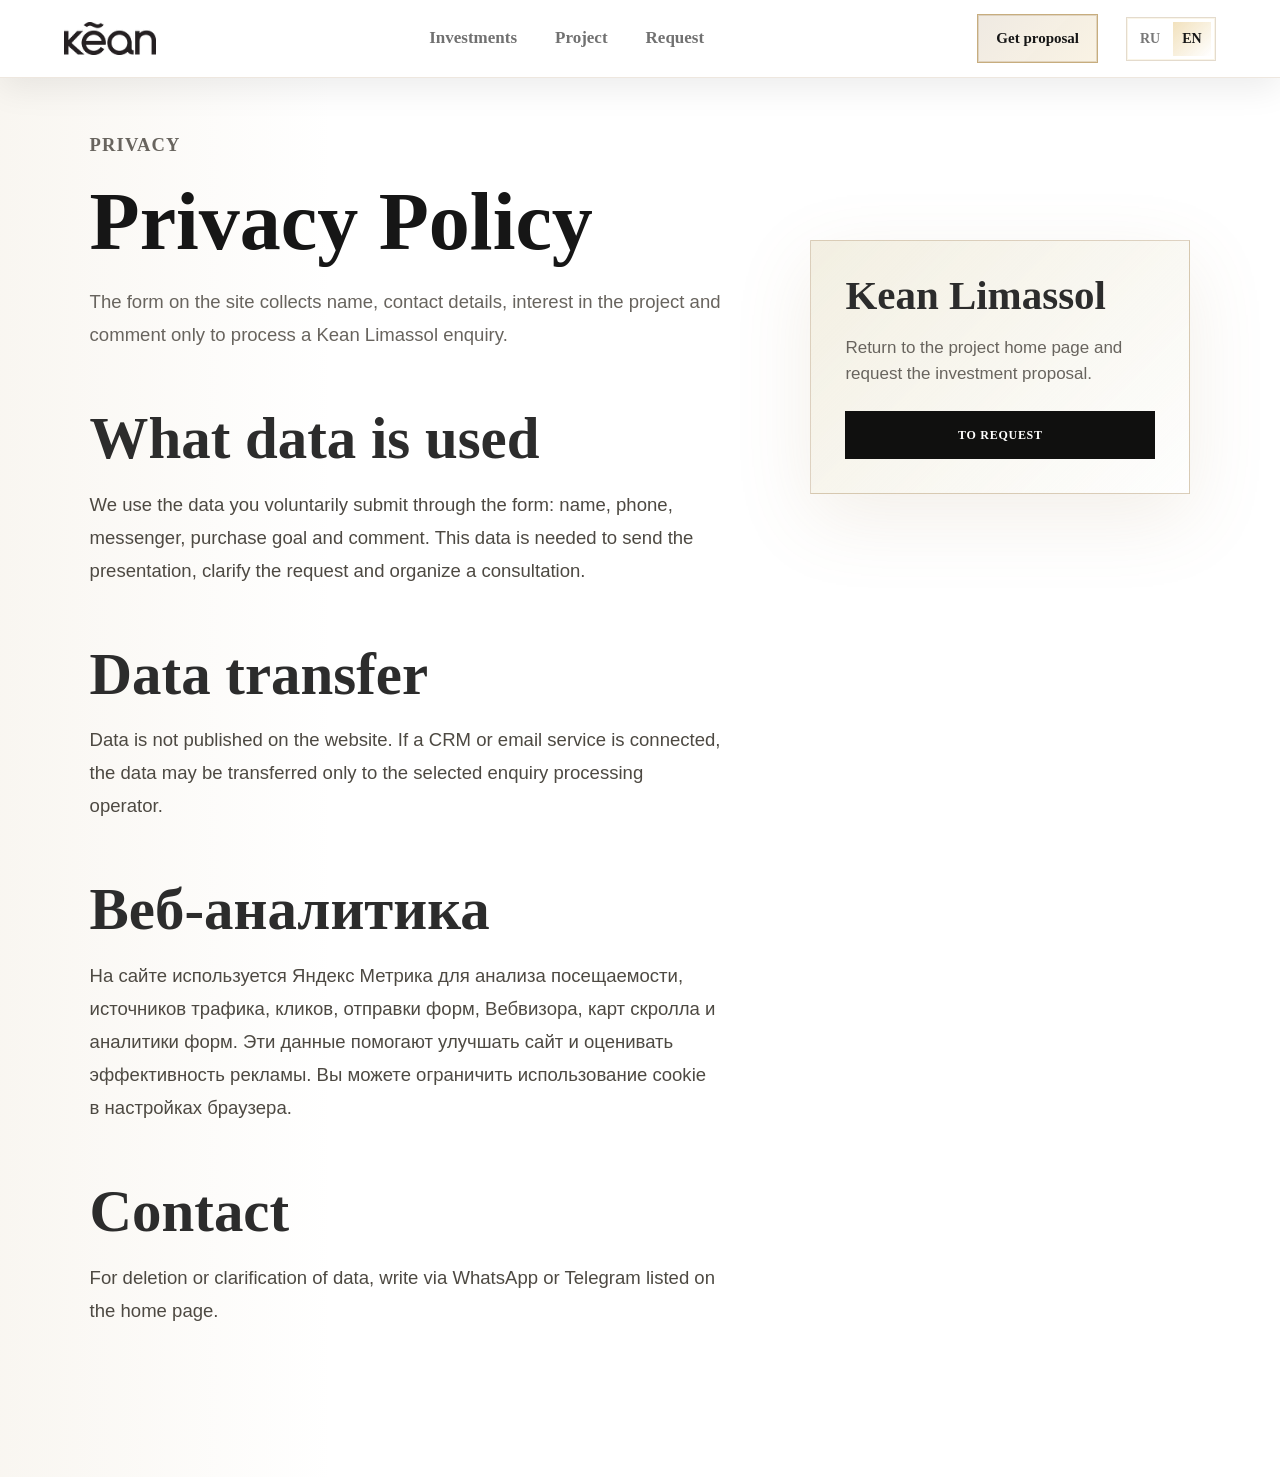
==== commit 3fd85174: "Add Yandex Metrica tracking" ====
--- a/privacy.html
+++ b/privacy.html
@@ -28,6 +28,8 @@
         <p>Мы используем данные, которые вы добровольно отправляете через форму: имя, телефон, мессенджер, цель покупки и комментарий. Эти данные нужны, чтобы отправить презентацию, уточнить запрос и организовать консультацию.</p>
         <h2>Передача данных</h2>
         <p>Данные не публикуются на сайте. При подключении CRM или почтового сервиса данные могут передаваться только выбранному оператору обработки заявок.</p>
+        <h2>Веб-аналитика</h2>
+        <p>На сайте используется Яндекс Метрика для анализа посещаемости, источников трафика, кликов, отправки форм, Вебвизора, карт скролла и аналитики форм. Эти данные помогают улучшать сайт и оценивать эффективность рекламы. Вы можете ограничить использование cookie в настройках браузера.</p>
         <h2>Контакт</h2>
         <p>По вопросам удаления или уточнения данных напишите через WhatsApp или Telegram, указанные на главной странице.</p>
       </article>
@@ -37,6 +39,6 @@
         <a class="button button-dark" href="index.html#lead">К заявке</a>
       </aside>
     </main>
-    <script src="script.js?v=20260518-messengers" defer></script>
+    <script src="script.js?v=20260520-metrica" defer></script>
   </body>
 </html>
--- a/styles.css
+++ b/styles.css
@@ -1367,6 +1367,45 @@
   cursor: pointer;
 }
 
+.success-popup {
+  position: fixed;
+  inset: 0;
+  z-index: 160;
+  display: grid;
+  place-items: center;
+  padding: 24px;
+  opacity: 0;
+  visibility: hidden;
+  pointer-events: none;
+  transition: opacity 0.24s ease, visibility 0.24s ease;
+}
+
+.success-popup.is-visible {
+  opacity: 1;
+  visibility: visible;
+}
+
+.success-popup__panel {
+  width: min(460px, 100%);
+  padding: clamp(26px, 5vw, 40px);
+  border: 1px solid rgba(199, 173, 126, 0.5);
+  background:
+    linear-gradient(135deg, rgba(238, 217, 171, 0.14), transparent 42%),
+    rgba(16, 16, 15, 0.94);
+  color: var(--paper);
+  text-align: center;
+  box-shadow: 0 28px 90px rgba(16, 16, 15, 0.36);
+  backdrop-filter: blur(14px);
+}
+
+.success-popup__panel p {
+  margin: 0;
+  font-family: var(--serif);
+  font-size: clamp(29px, 4vw, 42px);
+  font-weight: 700;
+  line-height: 1.08;
+}
+
 @media (max-width: 1100px) {
   .desktop-nav {
     display: none;
@@ -1503,6 +1542,19 @@
 
   .modal {
     padding: 14px;
+  }
+
+  .success-popup {
+    align-items: end;
+    padding: 14px 14px calc(92px + env(safe-area-inset-bottom));
+  }
+
+  .success-popup__panel {
+    padding: 24px 22px;
+  }
+
+  .success-popup__panel p {
+    font-size: 28px;
   }
 }
 
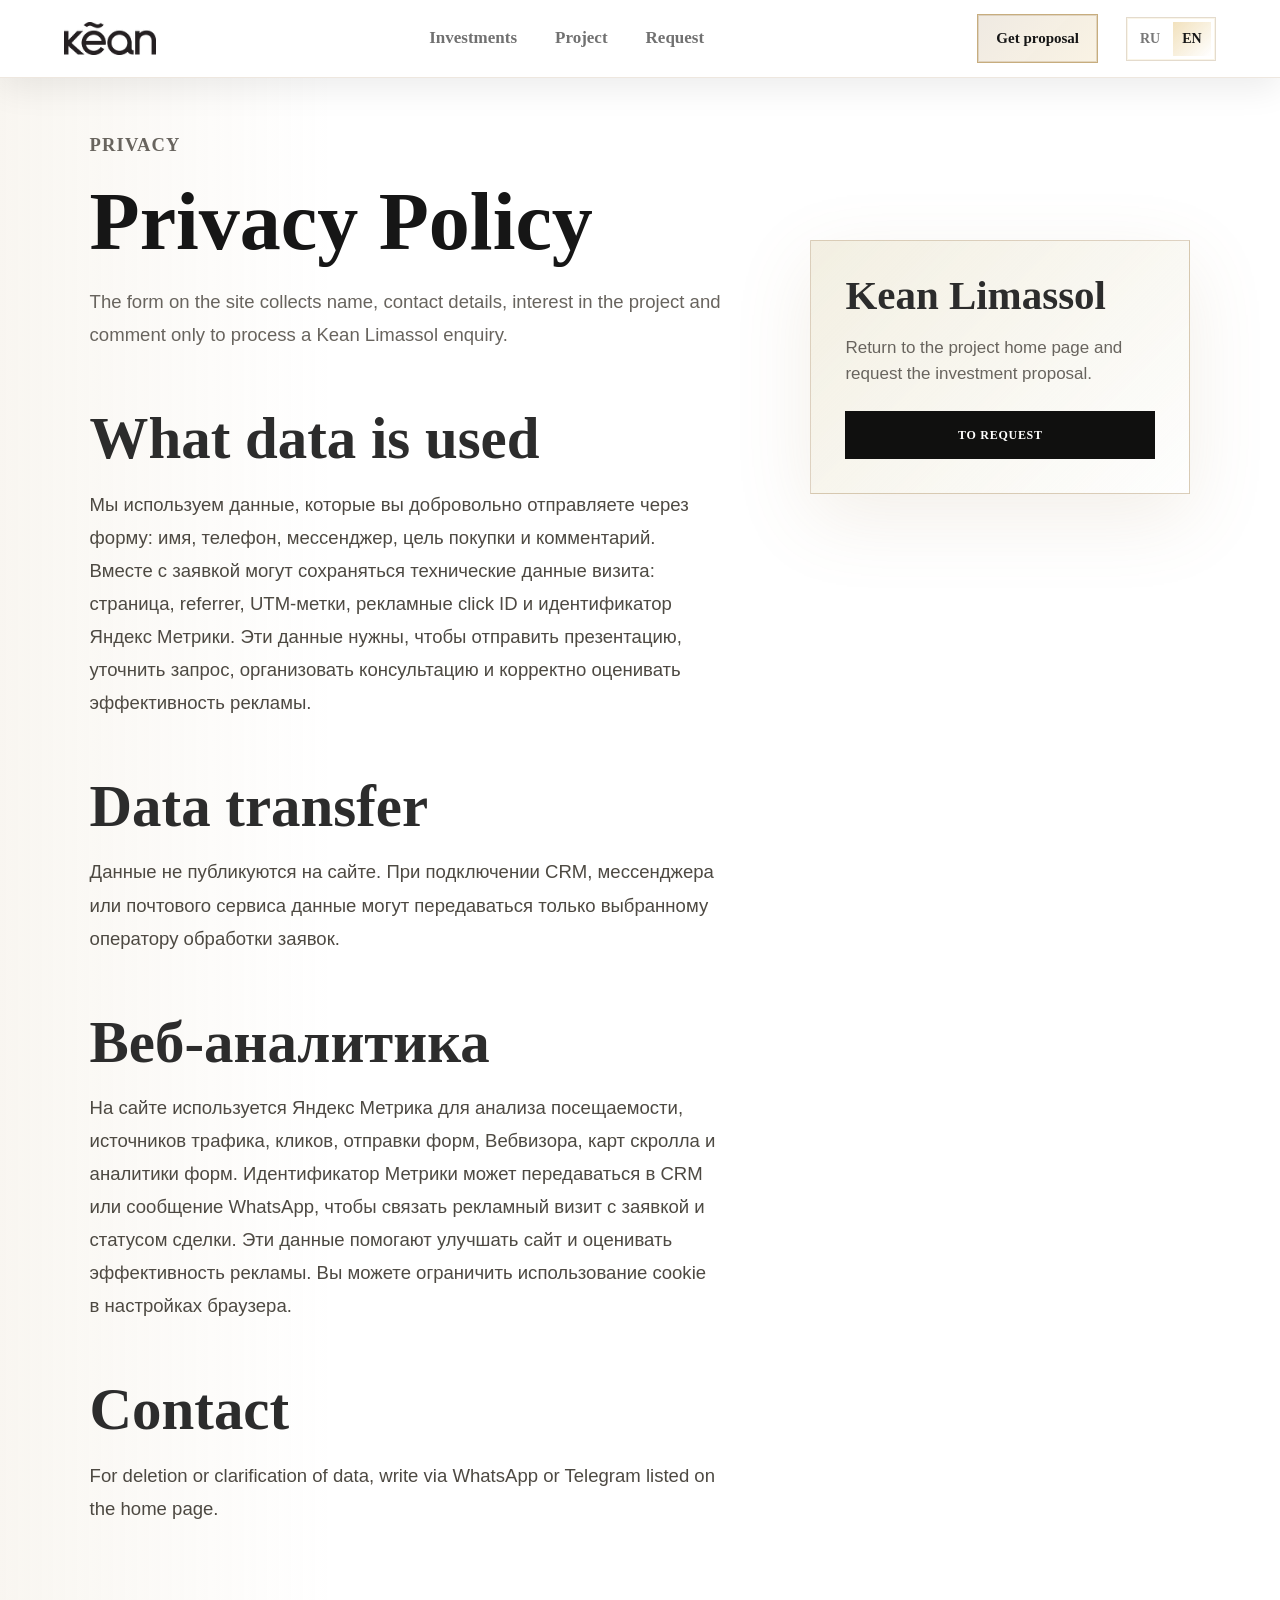
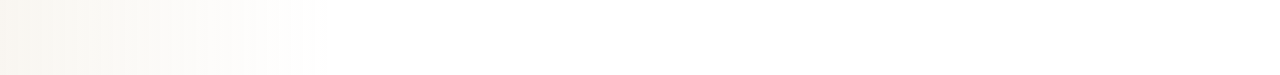
==== commit 4ea4d1e9: "Add CRM attribution for Yandex conversions" ====
--- a/privacy.html
+++ b/privacy.html
@@ -5,6 +5,11 @@
     <meta name="viewport" content="width=device-width, initial-scale=1">
     <title>Политика конфиденциальности - Kean Limassol</title>
     <meta name="robots" content="noindex, follow">
+    <link rel="icon" href="assets/favicon.svg?v=20260521" type="image/svg+xml">
+    <link rel="icon" href="assets/favicon-32.png?v=20260521" sizes="32x32" type="image/png">
+    <link rel="shortcut icon" href="assets/favicon.ico?v=20260521">
+    <link rel="apple-touch-icon" href="assets/apple-touch-icon.png?v=20260521">
+    <meta name="theme-color" content="#10100f">
     <link rel="stylesheet" href="styles.css">
   </head>
   <body class="article-body">
@@ -25,11 +30,11 @@
         <h1>Политика конфиденциальности</h1>
         <p>Форма на сайте собирает имя, контакт, интерес к объекту и комментарий только для обработки заявки по проекту Kean Limassol.</p>
         <h2>Какие данные используются</h2>
-        <p>Мы используем данные, которые вы добровольно отправляете через форму: имя, телефон, мессенджер, цель покупки и комментарий. Эти данные нужны, чтобы отправить презентацию, уточнить запрос и организовать консультацию.</p>
+        <p>Мы используем данные, которые вы добровольно отправляете через форму: имя, телефон, мессенджер, цель покупки и комментарий. Вместе с заявкой могут сохраняться технические данные визита: страница, referrer, UTM-метки, рекламные click ID и идентификатор Яндекс Метрики. Эти данные нужны, чтобы отправить презентацию, уточнить запрос, организовать консультацию и корректно оценивать эффективность рекламы.</p>
         <h2>Передача данных</h2>
-        <p>Данные не публикуются на сайте. При подключении CRM или почтового сервиса данные могут передаваться только выбранному оператору обработки заявок.</p>
+        <p>Данные не публикуются на сайте. При подключении CRM, мессенджера или почтового сервиса данные могут передаваться только выбранному оператору обработки заявок.</p>
         <h2>Веб-аналитика</h2>
-        <p>На сайте используется Яндекс Метрика для анализа посещаемости, источников трафика, кликов, отправки форм, Вебвизора, карт скролла и аналитики форм. Эти данные помогают улучшать сайт и оценивать эффективность рекламы. Вы можете ограничить использование cookie в настройках браузера.</p>
+        <p>На сайте используется Яндекс Метрика для анализа посещаемости, источников трафика, кликов, отправки форм, Вебвизора, карт скролла и аналитики форм. Идентификатор Метрики может передаваться в CRM или сообщение WhatsApp, чтобы связать рекламный визит с заявкой и статусом сделки. Эти данные помогают улучшать сайт и оценивать эффективность рекламы. Вы можете ограничить использование cookie в настройках браузера.</p>
         <h2>Контакт</h2>
         <p>По вопросам удаления или уточнения данных напишите через WhatsApp или Telegram, указанные на главной странице.</p>
       </article>
@@ -39,6 +44,6 @@
         <a class="button button-dark" href="index.html#lead">К заявке</a>
       </aside>
     </main>
-    <script src="script.js?v=20260520-metrica" defer></script>
+    <script src="script.js?v=20260629-antispam2" defer></script>
   </body>
 </html>
--- a/styles.css
+++ b/styles.css
@@ -575,6 +575,56 @@
   border-color: var(--gold-dark);
 }
 
+.form-honeypot {
+  position: absolute;
+  width: 1px;
+  height: 1px;
+  margin: -1px;
+  padding: 0;
+  overflow: hidden;
+  border: 0;
+  clip: rect(0 0 0 0);
+  clip-path: inset(50%);
+  white-space: nowrap;
+}
+
+.lead-interest {
+  display: grid;
+  gap: 10px;
+}
+
+.lead-interest-title {
+  color: var(--muted);
+  font-size: 13px;
+  font-weight: 800;
+  letter-spacing: 0.06em;
+  text-transform: uppercase;
+}
+
+.lead-interest-options {
+  display: flex;
+  flex-wrap: wrap;
+  gap: 8px;
+}
+
+.lead-interest-options button {
+  min-height: 38px;
+  border: 1px solid rgba(159, 125, 77, 0.28);
+  border-radius: 0;
+  background: rgba(255, 255, 255, 0.74);
+  color: var(--muted);
+  padding: 8px 12px;
+  font: 800 13px/1 var(--sans);
+  cursor: pointer;
+}
+
+.lead-interest-options button.is-selected,
+.lead-interest-options button[aria-pressed="true"] {
+  border-color: var(--gold-dark);
+  background: linear-gradient(135deg, rgba(238, 217, 171, 0.78), rgba(255, 255, 255, 0.92));
+  color: #16110a;
+}
+
 .form-note,
 .form-status {
   margin: 0;
@@ -1225,9 +1275,11 @@
 }
 
 .heritage-media img {
+  display: block;
   width: 100%;
-  min-height: clamp(420px, 54vw, 720px);
+  height: clamp(420px, 54vw, 720px);
   object-fit: cover;
+  object-position: center center;
   box-shadow: var(--shadow);
 }
 
@@ -2122,6 +2174,96 @@
   max-width: 680px;
 }
 
+.conversion-promise {
+  background:
+    linear-gradient(135deg, rgba(238, 217, 171, 0.2), rgba(255, 255, 255, 0.92) 58%),
+    var(--paper);
+}
+
+.conversion-promise-head {
+  display: grid;
+  grid-template-columns: minmax(0, 0.82fr) minmax(320px, 0.58fr);
+  gap: clamp(28px, 5vw, 70px);
+  align-items: end;
+}
+
+.conversion-promise-head h2 {
+  color: #2c2c2c;
+  font-size: clamp(42px, 5.2vw, 78px);
+  line-height: 1.01;
+}
+
+.conversion-promise-head p:not(.eyebrow) {
+  margin: 0;
+  color: var(--muted);
+  font-size: 18px;
+  line-height: 1.55;
+}
+
+.conversion-promise-grid {
+  display: grid;
+  grid-template-columns: repeat(5, minmax(0, 1fr));
+  gap: 1px;
+  margin-top: clamp(34px, 5vw, 58px);
+  border: 1px solid rgba(159, 125, 77, 0.24);
+  background: rgba(159, 125, 77, 0.18);
+}
+
+.conversion-promise-grid article {
+  min-height: 190px;
+  padding: clamp(18px, 2vw, 26px);
+  background: rgba(255, 255, 255, 0.92);
+}
+
+.conversion-promise-grid span {
+  display: inline-flex;
+  margin-bottom: 24px;
+  color: var(--gold-dark);
+  font-family: var(--serif);
+  font-size: 28px;
+  line-height: 1;
+}
+
+.conversion-promise-grid h3 {
+  margin: 0;
+  color: #2c2c2c;
+  font-family: var(--serif);
+  font-size: clamp(24px, 2vw, 32px);
+  line-height: 1.05;
+}
+
+.conversion-promise-grid p {
+  margin: 14px 0 0;
+  color: var(--muted);
+  font-size: 15px;
+  line-height: 1.55;
+}
+
+.conversion-filter {
+  display: grid;
+  grid-template-columns: minmax(0, 0.42fr) minmax(0, 0.78fr);
+  gap: clamp(18px, 4vw, 44px);
+  align-items: start;
+  margin-top: 28px;
+  padding: 20px 22px;
+  border: 1px solid rgba(159, 125, 77, 0.28);
+  border-left: 3px solid var(--gold-dark);
+  background: rgba(255, 255, 255, 0.72);
+}
+
+.conversion-filter strong {
+  color: #2c2c2c;
+  font-family: var(--serif);
+  font-size: clamp(24px, 2.2vw, 34px);
+  line-height: 1.05;
+}
+
+.conversion-filter span {
+  color: var(--muted);
+  font-size: 16px;
+  line-height: 1.58;
+}
+
 .lead-value {
   background:
     linear-gradient(135deg, rgba(238, 217, 171, 0.18), rgba(255, 255, 255, 0.92) 56%),
@@ -2214,12 +2356,17 @@
 }
 
 @media (max-width: 1180px) {
+  .conversion-promise-grid {
+    grid-template-columns: repeat(2, minmax(0, 1fr));
+  }
+
   .lead-value-grid {
     grid-template-columns: repeat(2, minmax(0, 1fr));
   }
 }
 
 @media (max-width: 900px) {
+  .conversion-promise-head,
   .lead-value-head {
     grid-template-columns: 1fr;
     align-items: start;
@@ -2803,7 +2950,7 @@
     right: auto;
     width: 100%;
     height: auto;
-    aspect-ratio: 4 / 3;
+    aspect-ratio: 16 / 10;
     object-fit: cover;
     box-shadow: 0 18px 46px rgba(16, 16, 15, 0.14);
   }
@@ -2819,28 +2966,28 @@
     width: 100%;
     min-height: 0;
     margin-top: -1px;
-    padding: 18px 20px;
+    padding: 15px 18px;
     border-color: rgba(159, 125, 77, 0.24);
     box-shadow: 0 14px 34px rgba(16, 16, 15, 0.08);
   }
 
   .hero-stat-card strong {
-    font-size: 28px;
+    font-size: 25px;
   }
 
   .hero-content {
-    padding-top: 30px;
+    padding-top: 20px;
   }
 
   .hero h1 {
-    font-size: clamp(39px, 11vw, 50px);
+    font-size: clamp(34px, 10.2vw, 44px);
     line-height: 1.02;
   }
 
   .hero-lead {
-    margin-top: 20px;
-    font-size: 21px;
-    line-height: 1.18;
+    margin-top: 15px;
+    font-size: 18px;
+    line-height: 1.32;
   }
 
   .hero-microcopy {
@@ -2850,7 +2997,7 @@
 
   .hero-actions {
     gap: 10px;
-    margin-top: 24px;
+    margin-top: 18px;
   }
 
   .button,
@@ -2938,6 +3085,25 @@
 
   .lead-value-grid {
     grid-template-columns: 1fr;
+  }
+
+  .conversion-promise-grid {
+    grid-template-columns: 1fr;
+  }
+
+  .conversion-promise-grid article {
+    min-height: auto;
+    padding: 20px;
+  }
+
+  .conversion-promise-grid span {
+    margin-bottom: 14px;
+  }
+
+  .conversion-filter {
+    grid-template-columns: 1fr;
+    gap: 10px;
+    padding: 18px;
   }
 
   .lead-value-grid article {
@@ -3553,7 +3719,7 @@
   }
 
   .hero {
-    padding: 86px 18px 34px;
+    padding: 78px 18px 32px;
   }
 
   .hero-figure {
@@ -3564,31 +3730,31 @@
   .hero-main-render {
     width: 100%;
     height: auto;
-    aspect-ratio: 4 / 3;
+    aspect-ratio: 16 / 10;
   }
 
   .hero-stat-card {
     width: 100%;
     margin-top: -1px;
-    padding: 16px 18px;
+    padding: 14px 17px;
   }
 
   .hero-stat-card strong {
-    font-size: 26px;
+    font-size: 24px;
   }
 
   .hero-content {
-    padding-top: 24px;
+    padding-top: 18px;
   }
 
   .hero h1 {
-    font-size: clamp(36px, 10.5vw, 46px);
+    font-size: clamp(32px, 9.6vw, 40px);
     line-height: 1.04;
   }
 
   .hero-lead {
-    margin-top: 16px;
-    font-size: 18px;
+    margin-top: 14px;
+    font-size: 17px;
     line-height: 1.36;
   }
 
@@ -3596,7 +3762,7 @@
     display: grid;
     grid-template-columns: 1fr;
     gap: 9px;
-    margin-top: 20px;
+    margin-top: 16px;
   }
 
   .hero-microcopy {
@@ -3705,12 +3871,19 @@
 
   .choice-media img,
   .image-story-media,
-  .heritage-media img,
   .feature-image img,
   .feature-image.tall img {
     min-height: 0;
     aspect-ratio: 4 / 5;
     object-fit: cover;
+  }
+
+  .heritage-media img {
+    height: auto;
+    min-height: 0;
+    aspect-ratio: 16 / 10;
+    object-fit: cover;
+    object-position: center center;
   }
 
   .video-showcase {
@@ -3862,6 +4035,20 @@
   .lead-form textarea {
     padding: 11px 0;
     font-size: 16px;
+  }
+
+  .lead-interest-title {
+    font-size: 11px;
+  }
+
+  .lead-interest-options {
+    gap: 6px;
+  }
+
+  .lead-interest-options button {
+    min-height: 36px;
+    padding: 8px 10px;
+    font-size: 12.5px;
   }
 
   .form-note,
@@ -3942,11 +4129,17 @@
 
 @media (max-width: 820px) {
   .hero-actions {
-    display: none;
+    display: grid;
+    grid-template-columns: 1fr;
+    gap: 8px;
   }
 
   .hero-microcopy {
-    display: none;
+    display: block;
+    max-width: 330px;
+    margin-top: 12px;
+    padding-left: 12px;
+    border-left: 2px solid rgba(159, 125, 77, 0.48);
   }
 
   body.sticky-cta-hidden .mobile-sticky-cta {
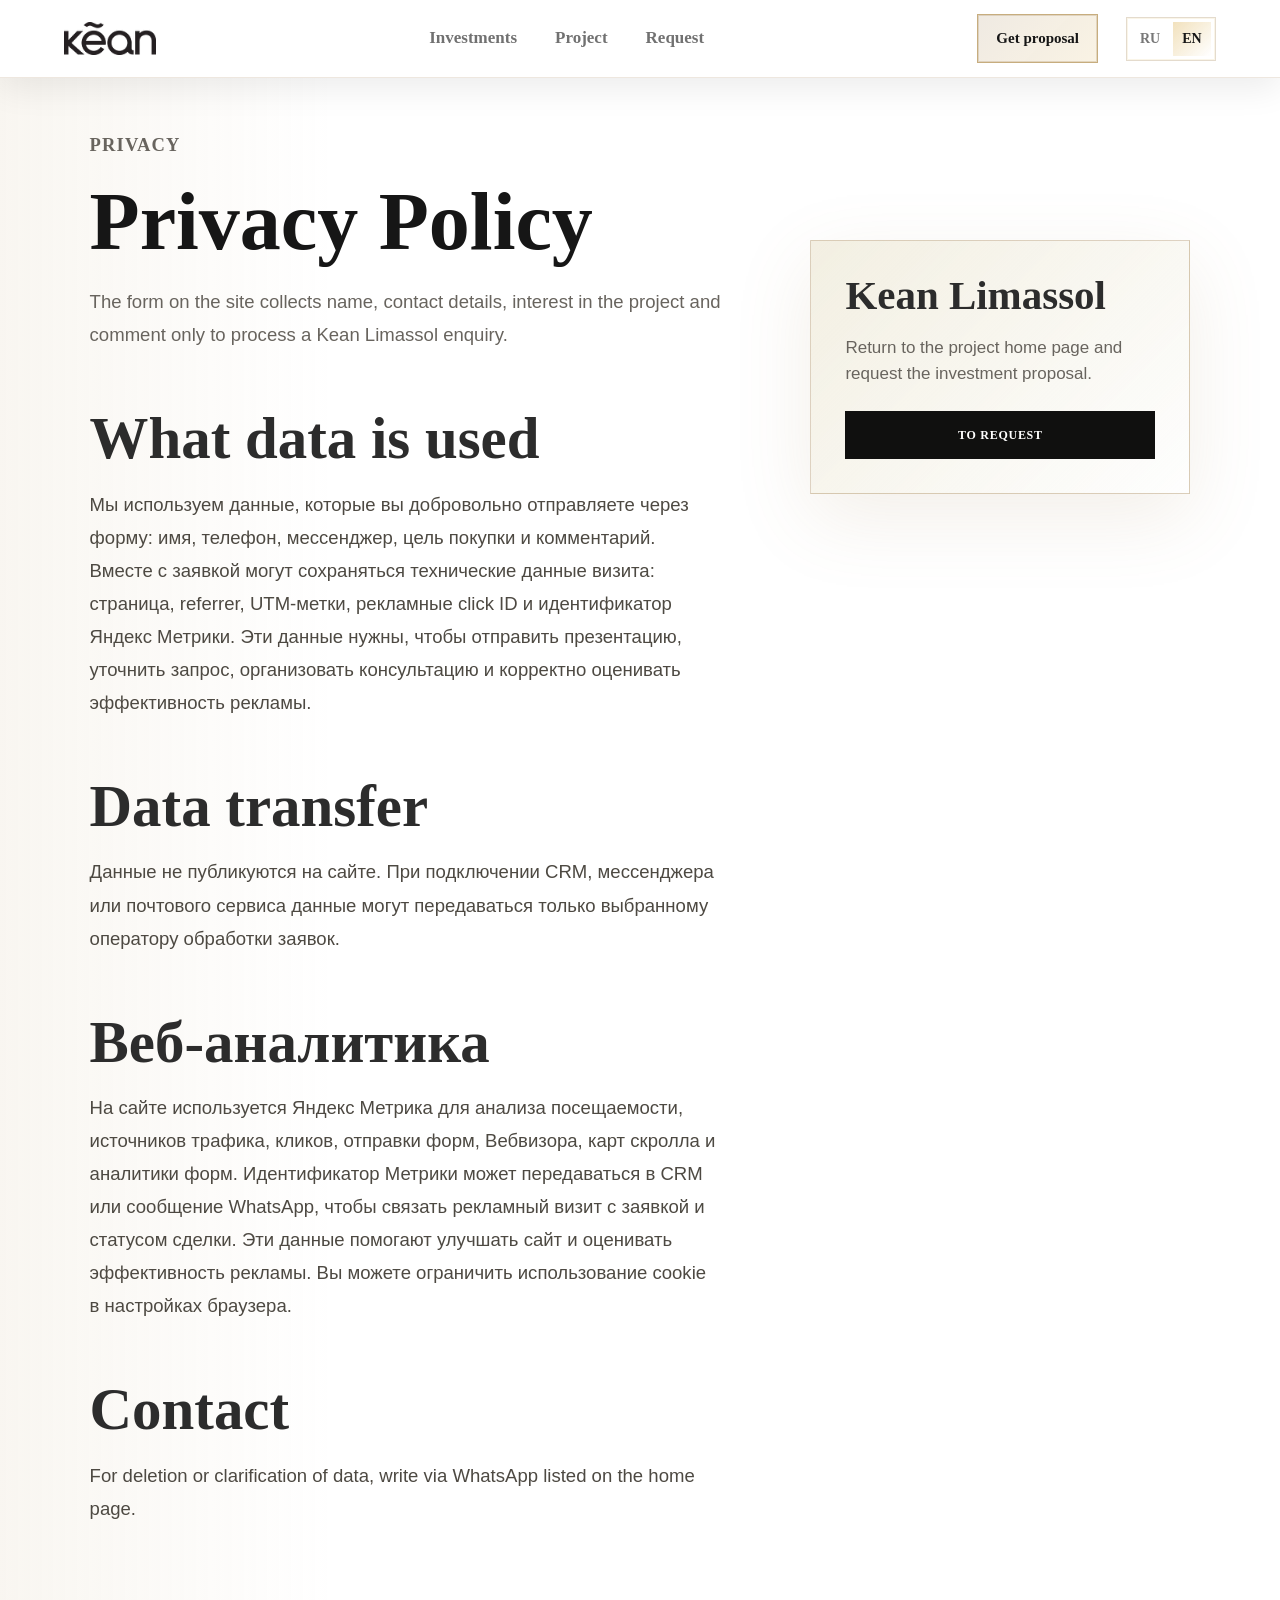
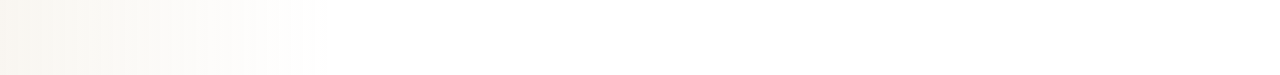
==== commit 3a3ce74d: "Remove Telegram contact links" ====
--- a/privacy.html
+++ b/privacy.html
@@ -36,7 +36,7 @@
         <h2>Веб-аналитика</h2>
         <p>На сайте используется Яндекс Метрика для анализа посещаемости, источников трафика, кликов, отправки форм, Вебвизора, карт скролла и аналитики форм. Идентификатор Метрики может передаваться в CRM или сообщение WhatsApp, чтобы связать рекламный визит с заявкой и статусом сделки. Эти данные помогают улучшать сайт и оценивать эффективность рекламы. Вы можете ограничить использование cookie в настройках браузера.</p>
         <h2>Контакт</h2>
-        <p>По вопросам удаления или уточнения данных напишите через WhatsApp или Telegram, указанные на главной странице.</p>
+        <p>По вопросам удаления или уточнения данных напишите через WhatsApp, указанный на главной странице.</p>
       </article>
       <aside class="article-aside">
         <h2>Kean Limassol</h2>
@@ -44,6 +44,6 @@
         <a class="button button-dark" href="index.html#lead">К заявке</a>
       </aside>
     </main>
-    <script src="script.js?v=20260629-antispam2" defer></script>
+    <script src="script.js?v=20260702-crmtruth" defer></script>
   </body>
 </html>
